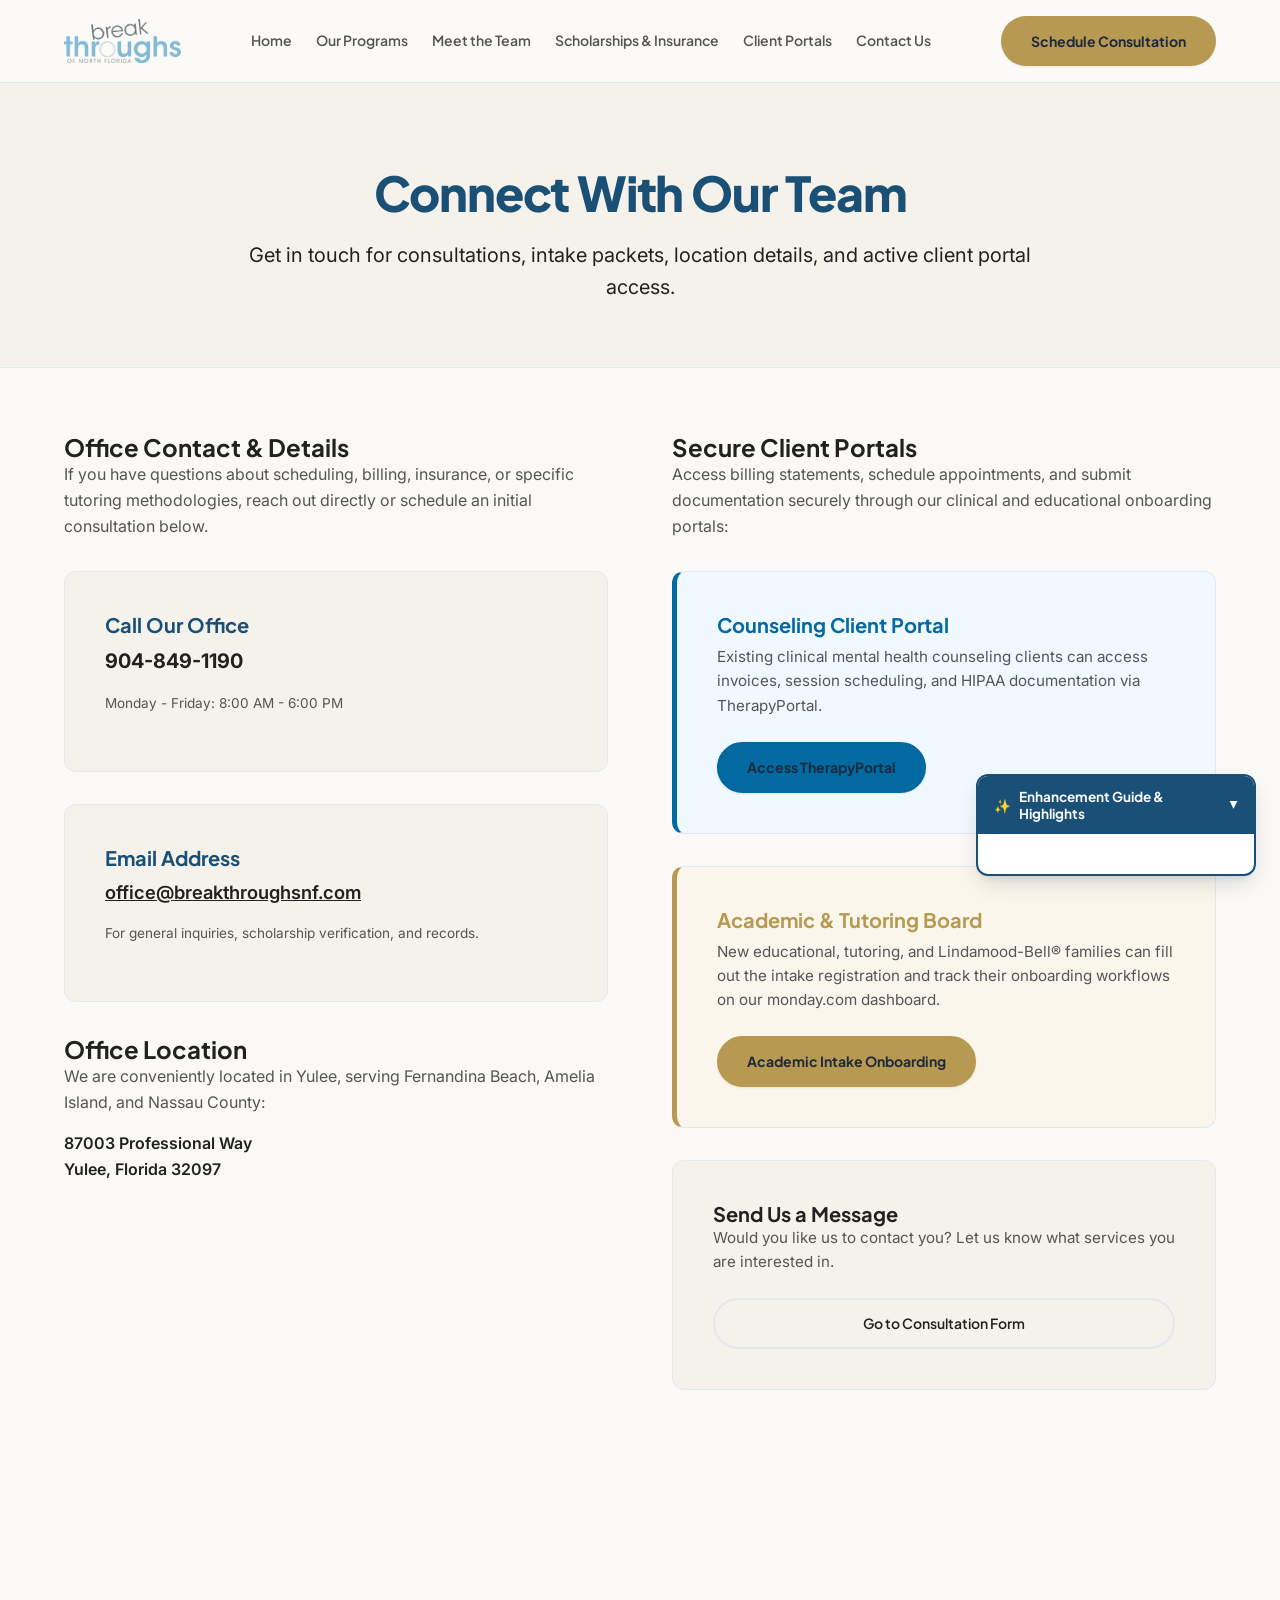
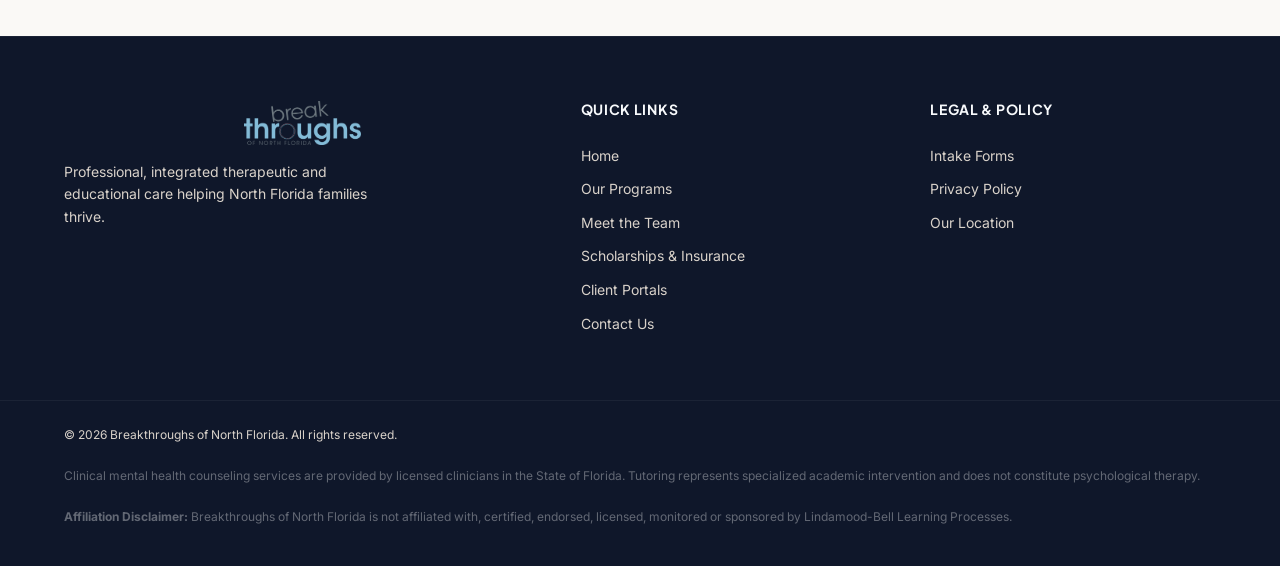
==== contact.html @ 11b93e07 "Fix navigation link alignment, scaling, and footer links sync" ====
<!DOCTYPE html>
<html lang="en">
<head>
  <meta charset="UTF-8">
  <meta name="viewport" content="width=device-width, initial-scale=1.0">
  <title>Contact Us & Intake Portals | Breakthroughs of North Florida | Breakthroughs of North Florida</title>
  <meta name="description" content="Contact our Yulee office, locate us in Professional Way, or access TherapyPortal and monday.com onboarding portals.">
  
  <!-- Google Fonts for Modern Typography -->
  <link rel="preconnect" href="https://fonts.googleapis.com">
  <link rel="preconnect" href="https://fonts.gstatic.com" crossorigin>
  <link href="https://fonts.googleapis.com/css2?family=Inter:wght@300;400;500;600;700&family=Plus+Jakarta+Sans:wght@400;500;600;700;800&display=swap" rel="stylesheet">
  
  <link rel="stylesheet" href="styles.css">
  <style>
    /* Unique CSS overrides for secondary subpages */
    .subpage-hero {
      background: var(--color-bg-alt);
      color: var(--color-text-main);
      padding: 5rem 0 4rem 0;
      text-align: center;
      border-bottom: 1px solid var(--color-border-subtle);
    }
    .subpage-hero h1 {
      color: var(--color-primary-navy);
      font-size: clamp(1.75rem, 5vw, 3rem);
      margin-bottom: 1rem;
      font-weight: 800;
      letter-spacing: -0.025em;
      word-wrap: break-word;
      overflow-wrap: break-word;
    }
    .subpage-hero p {
      color: var(--color-text-main);
      font-size: 1.25rem;
      max-width: 800px;
      margin: 0 auto;
      line-height: 1.6;
    }
    
    /* Academic Theme overrides */
    .subpage-hero.hero-academic {
      background: linear-gradient(135deg, #fefaf0 0%, #f5ecd5 100%);
      border-bottom-color: var(--color-academic-border);
    }
    .subpage-hero.hero-academic h1 {
      color: var(--color-academic-primary-dark);
    }
    .subpage-hero.hero-academic p {
      color: #271a01;
    }
    
    /* Counseling Theme overrides */
    .subpage-hero.hero-counseling {
      background: linear-gradient(135deg, #f0f9ff 0%, #e0f2fe 100%);
      border-bottom-color: var(--color-counseling-border);
    }
    .subpage-hero.hero-counseling h1 {
      color: var(--color-counseling-primary-dark);
    }
    .subpage-hero.hero-counseling p {
      color: #041822;
    }
    
    /* Team Filtering styles */
    .filter-container {
      display: flex;
      justify-content: center;
      gap: 1rem;
      margin: 3rem 0;
      flex-wrap: wrap;
    }
    .filter-btn {
      padding: 0.75rem 1.5rem;
      border: 1px solid var(--color-border-subtle);
      background-color: var(--color-bg-surface);
      border-radius: 50px;
      cursor: pointer;
      font-weight: 600;
      transition: all 0.2s ease;
    }
    .filter-btn:hover {
      background-color: var(--color-bg-alt);
    }
    .filter-btn.active {
      background-color: var(--color-primary-navy);
      color: var(--color-text-light);
      border-color: var(--color-primary-navy);
    }
    
    /* Layout styling */
    .subpage-content {
      padding: 4rem 0;
    }
    
    .team-grid-extended {
      display: grid;
      grid-template-columns: repeat(auto-fill, minmax(350px, 1fr));
      gap: 2.5rem;
    }
    
    .reports-to-text {
      font-size: 0.85rem;
      color: var(--color-primary-navy);
      font-weight: 600;
      margin-top: 2px;
      margin-bottom: 2px;
    }
    
    .team-bio {
      margin-top: 1rem;
      font-size: 0.95rem;
      line-height: 1.6;
      color: var(--color-text-muted);
    }
    
    .bio-toggle-btn {
      background: none;
      border: none;
      color: var(--color-academic-primary-dark);
      font-weight: 700;
      font-size: 0.85rem;
      padding: 0;
      margin-top: 0.5rem;
      cursor: pointer;
      display: inline-flex;
      align-items: center;
      gap: 4px;
      transition: color 0.2s ease, transform 0.2s ease;
      text-decoration: underline;
    }
    .bio-toggle-btn:hover {
      color: var(--color-primary-navy);
      transform: translateX(2px);
    }
    .bio-toggle-btn:focus {
      outline: 2px solid var(--color-academic-primary);
      outline-offset: 2px;
      border-radius: 2px;
    }
    
    .education-text {
      font-style: italic;
      font-size: 0.9rem;
      color: var(--color-primary-navy);
      margin-top: 0.5rem;
      font-weight: 500;
    }
    
    /* Section-based team layout */
    .section-title {
      font-size: 2.25rem;
      color: var(--color-primary-navy);
      margin-top: 4.5rem;
      margin-bottom: 2rem;
      border-bottom: 2px solid var(--color-border-subtle);
      padding-bottom: 0.75rem;
      font-weight: 700;
      position: relative;
      letter-spacing: -0.02em;
    }
    .section-title::after {
      content: "";
      position: absolute;
      bottom: -2px;
      left: 0;
      width: 60px;
      height: 4px;
      background-color: var(--color-academic-primary);
      border-radius: 2px;
    }
    .section-title.counseling-title::after {
      background-color: var(--color-counseling-primary);
    }
    .section-title.psychiatric-title::after {
      background-color: #4338ca;
    }
    .section-title.coaching-title::after {
      background-color: #d97706;
    }
    .leadership-card {
      border-top: 4px solid var(--color-academic-primary) !important;
      background: linear-gradient(180deg, var(--color-bg-surface) 0%, var(--color-bg-alt) 100%) !important;
    }
    .psychiatric-card {
      border-top: 4px solid var(--color-counseling-primary) !important;
      background: linear-gradient(180deg, var(--color-bg-surface) 0%, var(--color-counseling-bg-light) 100%) !important;
    }
    .team-grid-extended {
      margin-bottom: 2rem;
    }
    
    /* Programs layout */
    .programs-detailed {
      display: flex;
      flex-direction: column;
      gap: 4rem;
    }
    .program-card-detail {
      background: var(--color-bg-surface);
      border: 1px solid var(--color-border-subtle);
      border-radius: 12px;
      padding: 3rem;
      box-shadow: 0 4px 6px -1px rgba(0, 0, 0, 0.05);
    }
    .program-card-detail h3 {
      font-size: 1.75rem;
      color: var(--color-primary-navy);
      margin-bottom: 1rem;
      border-left: 4px solid var(--color-academic-primary);
      padding-left: 1rem;
    }
    .program-body-text {
      line-height: 1.7;
      color: var(--color-text-muted);
      white-space: pre-wrap;
    }
    
    /* Form & Insurance layout */
    .insurance-section-detail {
      display: grid;
      grid-template-columns: 1fr 1.5fr;
      gap: 3rem;
      align-items: start;
    }
    @media (max-width: 768px) {
      .insurance-section-detail {
        grid-template-columns: 1fr;
      }
      .subpage-hero h1 {
        font-size: 1.75rem;
      }
    }
    
    .insurance-list {
      list-style: none;
      padding: 0;
    }
    .insurance-list li {
      padding: 0.75rem 1rem;
      background: var(--color-counseling-bg-light);
      border-left: 4px solid var(--color-counseling-primary);
      margin-bottom: 0.5rem;
      border-radius: 4px;
      font-weight: 600;
      color: var(--color-primary-navy);
    }
    
    .paperwork-grid {
      display: grid;
      grid-template-columns: repeat(auto-fill, minmax(280px, 1fr));
      gap: 1.5rem;
      margin-top: 2rem;
    }
    
    .paperwork-card {
      background: var(--color-bg-surface);
      border: 1px solid var(--color-border-subtle);
      border-radius: 8px;
      padding: 1.5rem;
      display: flex;
      flex-direction: column;
      justify-content: space-between;
      height: 100%;
    }
    .paperwork-card h4 {
      margin-bottom: 0.5rem;
      color: var(--color-text-main);
    }
    .paperwork-card p {
      font-size: 0.85rem;
      color: var(--color-text-muted);
      margin-bottom: 1.5rem;
    }
    
    /* Contact page overrides */
    .contact-grid-detail {
      display: grid;
      grid-template-columns: 1fr 1fr;
      gap: 4rem;
    }
    @media (max-width: 768px) {
      .contact-grid-detail {
        grid-template-columns: 1fr;
      }
    }
    
    .map-frame {
      width: 100%;
      height: 350px;
      border: 0;
      border-radius: 8px;
      margin-top: 1.5rem;
    }
    
    .card-portal-box {
      background: var(--color-bg-alt);
      border-radius: 12px;
      padding: 2.5rem;
      margin-bottom: 2rem;
      border: 1px solid var(--color-border-subtle);
    }
  </style>
</head>
<body>

  <!-- Floating Collapsible Proposal Guide Widget -->
  <div class="proposal-widget collapsed" id="proposal-widget">
    <button class="proposal-widget-toggle" onclick="toggleProposalWidget()" aria-expanded="false" aria-label="Toggle proposal information guide">
      <span class="widget-toggle-icon">✨</span>
      <span class="widget-toggle-text">Enhancement Guide &amp; Highlights</span>
      <span class="widget-toggle-arrow">▲</span>
    </button>
    <div class="proposal-widget-body" style="padding: 1.25rem;">
      <h4 style="margin-top: 0; margin-bottom: 0.5rem; font-size: 0.95rem; color: var(--color-primary-navy);">Enhancement Guide &amp; Concept Highlights</h4>
      <p style="font-size: 0.8rem; line-height: 1.4; margin-bottom: 0.75rem; color: var(--color-text-main);">
        This interactive prototype demonstrates recommended enhancements to modernize your website's architecture, user experience, and accessibility. Note that this is a <strong>preliminary concept skeleton</strong> designed to showcase layout and feature possibilities before final content integration.
      </p>
      <ul class="widget-highlights" style="margin: 10px 0; padding-left: 0; list-style: none; display: flex; flex-direction: column; gap: 8px;">
        <li style="position: relative; padding-left: 18px; font-size: 0.775rem; line-height: 1.4; color: var(--color-text-main);"><strong style="color: var(--color-primary-navy);">Modern Multi-Page Setup:</strong> Recommending a structured 5-page layout (Home, Programs, Team, Rates, Contact) to make extensive clinical and educational copy easy to digest and navigate.</li>
        <li style="position: relative; padding-left: 18px; font-size: 0.775rem; line-height: 1.4; color: var(--color-text-main);"><strong style="color: var(--color-primary-navy);">Inclusive Design &amp; Accessibility:</strong> Tailored with dyslexia-friendly high-contrast color tones, readable typography, and structured landmark navigation for readers with learning differences.</li>
        <li style="position: relative; padding-left: 18px; font-size: 0.775rem; line-height: 1.4; color: var(--color-text-main);"><strong style="color: var(--color-primary-navy);">Streamlined Portals:</strong> Integrating active intake forms (Google Forms) and client portal (TherapyPortal) directly into the navigation header.</li>
        <li style="position: relative; padding-left: 18px; font-size: 0.775rem; line-height: 1.4; color: var(--color-text-main);"><strong style="color: var(--color-primary-navy);">Dynamic Anti-Scroll UX:</strong> Compact staff cards with collapsible bio toggles to prevent infinite page scroll, allowing visitors to expand details only when interested.</li>
      </ul>
      <p class="widget-note" style="font-size: 0.75rem; color: var(--color-text-muted); font-style: italic; border-top: 1px solid var(--color-border-subtle); padding-top: 6px; margin-top: 6px; margin-bottom: 0;">Click this header to collapse/expand this guide and view the layout uninterrupted.</p>
    </div>
  </div>

  <!-- Keyboard Accessibility: Skip to Main Content Link -->
  <a href="#main-content" class="skip-link">Skip to main content</a>

  <!-- Main Navigation Header -->
  <header class="main-header">
    <div class="container header-container">
      <a href="index.html" class="logo-area" aria-label="Breakthroughs of North Florida Home">
        <img class="logo-img" src="logo.png" alt="Breakthroughs of North Florida Logo">
      </a>

      <!-- Desktop Navigation -->
      <nav class="main-nav" aria-label="Primary Navigation">
        <ul class="nav-list">
          <li><a href="index.html" class="nav-link">Home</a></li>
          <li><a href="programs.html" class="nav-link">Our Programs</a></li>
          <li><a href="team.html" class="nav-link">Meet the Team</a></li>
          <li><a href="rates-insurance.html" class="nav-link">Scholarships &amp; Insurance</a></li>
          <li><a href="contact.html#portals" class="nav-link">Client Portals</a></li>
          <li><a href="contact.html" class="nav-link">Contact Us</a></li>
        </ul>
      </nav>

      <!-- Action Button -->
      <div class="header-cta">
        <a href="contact.html" class="btn btn-primary">Schedule Consultation</a>
      </div>

      <!-- Mobile Menu Toggle Button (Hamburger) -->
      <button class="menu-toggle" aria-expanded="false" aria-label="Toggle Navigation Menu">
        <span class="hamburger-bar"></span>
        <span class="hamburger-bar"></span>
        <span class="hamburger-bar"></span>
      </button>
    </div>

    <!-- Mobile Drawer Overlay Menu -->
    <nav class="mobile-nav" aria-label="Mobile Navigation">
      <ul class="mobile-nav-list">
        <li><a href="index.html" class="mobile-nav-link">Home</a></li>
        <li><a href="programs.html" class="mobile-nav-link">Our Programs</a></li>
        <li><a href="team.html" class="mobile-nav-link">Meet the Team</a></li>
        <li><a href="rates-insurance.html" class="mobile-nav-link">Scholarships &amp; Insurance</a></li>
        <li><a href="contact.html#portals" class="mobile-nav-link">Client Portals</a></li>
        <li><a href="contact.html" class="mobile-nav-link">Contact Us</a></li>
        <li><a href="contact.html" class="btn btn-primary btn-block">Schedule Consultation</a></li>
      </ul>
    </nav>
  </header>

  <main id="main-content">
    <section class="subpage-hero">
      <div class="container">
        <h1>Connect With Our Team</h1>
        <p>Get in touch for consultations, intake packets, location details, and active client portal access.</p>
      </div>
    </section>

    <section class="subpage-content">
      <div class="container">
        <div class="contact-grid-detail">
          <div>
            <h3>Office Contact &amp; Details</h3>
            <p style="color: var(--color-text-muted); margin-bottom: 2rem;">If you have questions about scheduling, billing, insurance, or specific tutoring methodologies, reach out directly or schedule an initial consultation below.</p>
            
            <div class="card-portal-box" style="margin-bottom: 2rem;">
              <h4 style="margin-bottom: 0.5rem; color: var(--color-primary-navy);">Call Our Office</h4>
              <p style="font-size: 1.25rem; font-weight: 700; color: var(--color-text-main);"><a href="tel:9048491190" style="color: inherit; text-decoration: none;">904-849-1190</a></p>
              <p style="font-size: 0.85rem; color: var(--color-text-muted); margin-top: 0.25rem;">Monday - Friday: 8:00 AM - 6:00 PM</p>
            </div>

            <div class="card-portal-box" style="margin-bottom: 2rem;">
              <h4 style="margin-bottom: 0.5rem; color: var(--color-primary-navy);">Email Address</h4>
              <p style="font-size: 1.15rem; font-weight: 600; color: var(--color-text-main);"><a href="mailto:office@breakthroughsnf.com" style="color: inherit; text-decoration: underline;">office@breakthroughsnf.com</a></p>
              <p style="font-size: 0.85rem; color: var(--color-text-muted); margin-top: 0.25rem;">For general inquiries, scholarship verification, and records.</p>
            </div>

            <div id="locations">
              <h3>Office Location</h3>
              <p style="color: var(--color-text-muted);">We are conveniently located in Yulee, serving Fernandina Beach, Amelia Island, and Nassau County:</p>
              <p style="font-weight: 600; color: var(--color-text-main); margin: 0.5rem 0;">87003 Professional Way<br>Yulee, Florida 32097</p>
              <iframe class="map-frame" src="https://maps.google.com/maps?q=87003+Professional+Way,+Yulee,+FL+32097&amp;output=embed" allowfullscreen="" loading="lazy"></iframe>
            </div>
          </div>

          <div id="portals">
            <h3>Secure Client Portals</h3>
            <p style="color: var(--color-text-muted); margin-bottom: 2rem;">Access billing statements, schedule appointments, and submit documentation securely through our clinical and educational onboarding portals:</p>
            
            <div class="card-portal-box" style="border-left: 5px solid var(--color-counseling-primary); background: var(--color-counseling-bg-light);">
              <h4 style="color: var(--color-counseling-primary);">Counseling Client Portal</h4>
              <p style="font-size: 0.95rem; color: var(--color-text-muted); margin: 0.5rem 0 1.5rem 0;">Existing clinical mental health counseling clients can access invoices, session scheduling, and HIPAA documentation via TherapyPortal.</p>
              <a href="https://www.therapyportal.com/p/breakthroughs32097/" target="_blank" rel="noopener noreferrer" class="btn btn-primary" style="background-color: var(--color-counseling-primary); border-color: var(--color-counseling-primary);">Access TherapyPortal</a>
            </div>

            <div class="card-portal-box" style="border-left: 5px solid var(--color-academic-primary); background: var(--color-academic-bg-light);">
              <h4 style="color: var(--color-academic-primary);">Academic &amp; Tutoring Board</h4>
              <p style="font-size: 0.95rem; color: var(--color-text-muted); margin: 0.5rem 0 1.5rem 0;">New educational, tutoring, and Lindamood-Bell® families can fill out the intake registration and track their onboarding workflows on our monday.com dashboard.</p>
              <a href="https://forms.gle/X3RCMwhWqUVp6wNT8" target="_blank" class="btn btn-primary" style="background-color: var(--color-academic-primary); border-color: var(--color-academic-primary);">Academic Intake Onboarding</a>
            </div>
            
            <div class="card-portal-box">
              <h4>Send Us a Message</h4>
              <p style="font-size: 0.95rem; color: var(--color-text-muted); margin-bottom: 1.5rem;">Would you like us to contact you? Let us know what services you are interested in.</p>
              <a href="index.html#contact" class="btn btn-secondary btn-block">Go to Consultation Form</a>
            </div>
          </div>
        </div>
      </div>
    </section>
  </main>
    
  <!-- Global Footer -->
  <footer class="main-footer">
    <div class="container footer-container">
      <div class="footer-brand">
        <img class="logo-img" src="logo.png" alt="Breakthroughs of North Florida Logo">
        <p class="footer-desc">
          Professional, integrated therapeutic and educational care helping North Florida families thrive.
        </p>
      </div>

      <div class="footer-links-group">
        <div class="footer-links-col">
          <h5>Quick Links</h5>
          <ul>
            <li><a href="index.html">Home</a></li>
            <li><a href="programs.html">Our Programs</a></li>
            <li><a href="team.html">Meet the Team</a></li>
            <li><a href="rates-insurance.html">Scholarships &amp; Insurance</a></li>
            <li><a href="contact.html#portals">Client Portals</a></li>
            <li><a href="contact.html">Contact Us</a></li>
          </ul>
        </div>
        <div class="footer-links-col">
          <h5>Legal &amp; Policy</h5>
          <ul>
            <li><a href="rates-insurance.html">Intake Forms</a></li>
            <li><a href="rates-insurance.html#privacy">Privacy Policy</a></li>
            <li><a href="contact.html#locations">Our Location</a></li>
          </ul>
        </div>
      </div>
    </div>
    
    <div class="footer-bottom">
      <div class="container footer-bottom-container">
        <div class="footer-legal-blocks">
          <p class="copyright-text">&copy; 2026 Breakthroughs of North Florida. All rights reserved.</p>
          <p class="license-info">Clinical mental health counseling services are provided by licensed clinicians in the State of Florida. Tutoring represents specialized academic intervention and does not constitute psychological therapy.</p>
          <p class="license-info"><strong>Affiliation Disclaimer:</strong> Breakthroughs of North Florida is not affiliated with, certified, endorsed, licensed, monitored or sponsored by Lindamood-Bell Learning Processes.</p>
        </div>
      </div>
    </div>
  </footer>

  <!-- Javascript for mobile menu toggling and proposal widget -->
  <script>
    document.addEventListener('DOMContentLoaded', () => {
      const menuToggle = document.querySelector('.menu-toggle');
      const mobileNav = document.querySelector('.mobile-nav');
      const mobileLinks = document.querySelectorAll('.mobile-nav-link');

      // Toggle mobile menu
      menuToggle.addEventListener('click', () => {
        const expanded = menuToggle.getAttribute('aria-expanded') === 'true';
        menuToggle.setAttribute('aria-expanded', !expanded);
        menuToggle.classList.toggle('is-active');
        mobileNav.classList.toggle('is-active');
      });

      // Close mobile menu on link click
      mobileLinks.forEach(link => {
        link.addEventListener('click', () => {
          menuToggle.setAttribute('aria-expanded', 'false');
          menuToggle.classList.remove('is-active');
          mobileNav.classList.remove('is-active');
        });
      });
    });

    // Toggle floating proposal widget
    function toggleProposalWidget() {
      const widget = document.getElementById('proposal-widget');
      if (widget) {
        const collapsed = widget.classList.toggle('collapsed');
        localStorage.setItem('proposal_widget_collapsed', collapsed ? 'true' : 'false');
        const toggleBtn = widget.querySelector('.proposal-widget-toggle');
        if (toggleBtn) {
          toggleBtn.setAttribute('aria-expanded', collapsed ? 'false' : 'true');
        }
      }
    }

    // Restore proposal widget state
    document.addEventListener('DOMContentLoaded', () => {
      const isCollapsed = localStorage.getItem('proposal_widget_collapsed');
      const widget = document.getElementById('proposal-widget');
      if (widget && isCollapsed === 'false') {
        widget.classList.remove('collapsed');
        const toggleBtn = widget.querySelector('.proposal-widget-toggle');
        if (toggleBtn) {
          toggleBtn.setAttribute('aria-expanded', 'true');
        }
      }
    });
  </script>
</body>
</html>
---- styles.css ----
/* ----------------------------------------------------
   BREAKTHROUGHS OF NORTH FLORIDA - DESIGN SYSTEM
   Modern, Warm, Professional, and Accessible CSS Scaffold
   ---------------------------------------------------- */

/* Custom Properties / Design Tokens */
:root {
  /* Color Palette - Warm Neutrals & Deep Slate */
  --color-bg-base: #faf9f6;          /* Soft warm cream base */
  --color-bg-surface: #ffffff;       /* Pure white for cards/sections */
  --color-bg-alt: #f5f2eb;           /* Sand neutral background */
  
  --color-text-main: #212121;        /* Charcoal dark grey for high readability */
  --color-text-muted: #555555;       /* Medium grey for secondary text */
  --color-text-light: #f8fafc;       /* Near white for dark backgrounds */
  --color-text-light-sub: #d9d2ca;   /* Sand neutral for dark background text */
  
  --color-primary-navy: #1a4f76;     /* Calming slate blue/navy */
  --color-primary-navy-hover: #0e3552;
  
  /* Brand Paths - Distinct Themes for Specialized Services */
  /* Academic Gold/Tan: Warm neutral, intellect, stability */
  --color-academic-primary: #B79951; 
  --color-academic-primary-hover: #987e3f;
  --color-academic-primary-dark: #4c3303;  /* Deep chocolate gold for high-contrast text on light bg */
  --color-academic-bg-light: #faf6eb;
  --color-academic-border: #eadaa2;
  
  /* Counseling Teal/Slate Blue: Calming, clinical, supportive */
  --color-counseling-primary: #0369a1; 
  --color-counseling-primary-hover: #075985;
  --color-counseling-primary-dark: #083344; /* Deep midnight blue for high-contrast text on light bg */
  --color-counseling-bg-light: #f0f9ff;
  --color-counseling-border: #bae6fd;
  
  /* Accents & Highlights */
  --color-accent-terracotta: #B79951; /* Muted Gold/Tan from logo */
  --color-accent-terracotta-hover: #987e3f;
  --color-accent-bg-light: #faf6eb;
  
  --color-border-subtle: #e2e8f0;
  --color-focus-ring: #1a4f76;       /* Calming slate blue focus indicator */
  
  /* Typography Scale */
  --font-family-headings: 'Plus Jakarta Sans', system-ui, -apple-system, sans-serif;
  --font-family-body: 'Inter', system-ui, -apple-system, sans-serif;
  
  --font-size-xs: 0.75rem;
  --font-size-sm: 0.875rem;
  --font-size-base: 1rem;
  --font-size-lg: 1.125rem;
  --font-size-xl: 1.25rem;
  --font-size-2xl: 1.5rem;
  --font-size-3xl: 1.875rem;
  --font-size-4xl: 2.25rem;
  --font-size-5xl: 3rem;
  
  /* Spacing Scale */
  --space-xs: 0.5rem;
  --space-sm: 1rem;
  --space-md: 1.5rem;
  --space-lg: 2.5rem;
  --space-xl: 4rem;
  --space-2xl: 6rem;
  
  /* Border Radius & Shadows */
  --radius-sm: 6px;
  --radius-md: 12px;
  --radius-lg: 24px;
  --radius-pill: 9999px;
  
  --shadow-sm: 0 1px 3px rgba(0, 0, 0, 0.05), 0 1px 2px rgba(0, 0, 0, 0.03);
  --shadow-md: 0 4px 6px -1px rgba(27, 38, 59, 0.08), 0 2px 4px -1px rgba(27, 38, 59, 0.03);
  --shadow-lg: 0 20px 25px -5px rgba(27, 38, 59, 0.1), 0 10px 10px -5px rgba(27, 38, 59, 0.04);
  --shadow-inner: inset 0 2px 4px 0 rgba(0, 0, 0, 0.05);
  
  /* Layout constraints */
  --max-width-container: 1200px;
  
  /* Transitions */
  --transition-smooth: all 0.3s cubic-bezier(0.4, 0, 0.2, 1);
  --transition-fast: all 0.15s ease;
}

/* ----------------------------------------------------
   CSS RESET & BASE STYLES
   ---------------------------------------------------- */
*, *::before, *::after {
  box-sizing: border-box;
  margin: 0;
  padding: 0;
}

html {
  scroll-behavior: smooth;
  font-size: 16px;
  -webkit-text-size-adjust: 100%;
}

body {
  font-family: var(--font-family-body);
  font-size: var(--font-size-base);
  line-height: 1.6;
  color: var(--color-text-main);
  background-color: var(--color-bg-base);
  -webkit-font-smoothing: antialiased;
  -moz-osx-font-smoothing: grayscale;
}

/* ----------------------------------------------------
   ACCESSIBILITY & FOCUS STYLES
   ---------------------------------------------------- */
/* Skip to content link */
.skip-link {
  position: absolute;
  top: -100px;
  left: 20px;
  background-color: var(--color-accent-terracotta);
  color: var(--color-text-light);
  padding: 10px 20px;
  border-radius: var(--radius-sm);
  font-weight: 600;
  text-decoration: none;
  z-index: 9999;
  transition: top 0.2s ease;
  box-shadow: var(--shadow-lg);
}

.skip-link:focus {
  top: 20px;
  outline: 3px solid var(--color-focus-ring);
  outline-offset: 4px;
}

/* Global focus styling for keyboard navigation users */
*:focus-visible {
  outline: 3px solid var(--color-focus-ring);
  outline-offset: 4px;
}

/* Hide interactive element focus if using mouse */
*:focus:not(:focus-visible) {
  outline: none;
}

/* Screen reader only utility class */
.sr-only {
  position: absolute;
  width: 1px;
  height: 1px;
  padding: 0;
  margin: -1px;
  overflow: hidden;
  clip: rect(0, 0, 0, 0);
  white-space: nowrap;
  border: 0;
}

/* ----------------------------------------------------
   TYPOGRAPHY
   ---------------------------------------------------- */
h1, h2, h3, h4, h5, h6 {
  font-family: var(--font-family-headings);
  font-weight: 700;
  line-height: 1.25;
  color: var(--color-text-main);
}

h1 { font-size: var(--font-size-4xl); font-weight: 800; }
h2 { font-size: var(--font-size-3xl); }
h3 { font-size: var(--font-size-2xl); }
h4 { font-size: var(--font-size-xl); }
h5 { font-size: var(--font-size-lg); }

p {
  margin-bottom: var(--space-sm);
  color: var(--color-text-muted);
}

/* Link overrides */
a {
  color: var(--color-primary-navy);
  text-decoration: none;
  transition: var(--transition-fast);
}

a:hover {
  text-decoration: underline;
}

/* ----------------------------------------------------
   GRID & LAYOUT CONTAINERS
   ---------------------------------------------------- */
.container {
  width: 100%;
  max-width: var(--max-width-container);
  margin-left: auto;
  margin-right: auto;
  padding-left: var(--space-md);
  padding-right: var(--space-md);
}

/* ----------------------------------------------------
   BUTTONS
   ---------------------------------------------------- */
.btn {
  display: inline-flex;
  align-items: center;
  justify-content: center;
  padding: 0.75rem 1.75rem;
  font-family: var(--font-family-headings);
  font-weight: 600;
  font-size: var(--font-size-sm);
  border-radius: var(--radius-pill);
  transition: var(--transition-smooth);
  border: 2px solid transparent;
  cursor: pointer;
  text-align: center;
  white-space: nowrap;
}

.btn:hover {
  text-decoration: none;
  transform: translateY(-2px);
}

.btn:active {
  transform: translateY(0);
}

/* Primary Button Design (Terracotta Accent) */
.btn-primary {
  background-color: var(--color-accent-terracotta);
  color: #1e293b !important; /* High contrast dark text on gold background */
  font-weight: 700;
  box-shadow: var(--shadow-sm);
}

.btn-primary:hover {
  background-color: var(--color-accent-terracotta-hover);
  color: #1e293b !important; /* Keep text dark and readable */
  box-shadow: var(--shadow-md);
}

/* Secondary/Outline Button Design */
.btn-secondary {
  background-color: transparent;
  border-color: var(--color-border-subtle);
  color: var(--color-text-main);
}

.btn-secondary:hover {
  background-color: var(--color-bg-alt);
  border-color: var(--color-text-muted);
}

/* Interactive Path Theme Buttons */
.btn-academic-theme {
  border-color: var(--color-academic-primary-dark);
  color: var(--color-academic-primary-dark);
}

.btn-academic-theme:hover {
  background-color: var(--color-academic-primary);
  color: #1e293b !important;
}

.btn-counseling-theme {
  border-color: var(--color-counseling-primary-dark);
  color: var(--color-counseling-primary-dark);
}

.btn-counseling-theme:hover {
  background-color: var(--color-counseling-primary);
  color: var(--color-text-light);
}

.btn-block {
  display: flex;
  width: 100%;
}

/* Badges / Micro Badges */
.badge {
  display: inline-flex;
  align-items: center;
  padding: 0.25rem 0.75rem;
  border-radius: var(--radius-pill);
  font-size: var(--font-size-xs);
  font-weight: 600;
  text-transform: uppercase;
  letter-spacing: 0.05em;
  margin-bottom: var(--space-sm);
}

.badge-accent {
  background-color: var(--color-accent-bg-light);
  color: var(--color-academic-primary-dark);
  border: 1px solid #ffedd5;
}

/* ----------------------------------------------------
   HEADER & NAVIGATION
   ---------------------------------------------------- */
.main-header {
  position: sticky;
  top: 0;
  background-color: rgba(251, 250, 247, 0.95);
  backdrop-filter: blur(8px);
  border-bottom: 1px solid var(--color-border-subtle);
  z-index: 100;
  padding: var(--space-sm) 0;
}

.header-container {
  display: flex;
  align-items: center;
  justify-content: space-between;
}

.logo-area {
  display: flex;
  align-items: center;
  gap: var(--space-xs);
  color: var(--color-primary-navy);
}

.logo-img {
  height: 44px;
  width: auto;
  object-fit: contain;
  display: block;
}

.logo-area:hover {
  text-decoration: none;
}

.logo-icon {
  display: flex;
  align-items: center;
  justify-content: center;
  color: var(--color-accent-terracotta);
}

.logo-text {
  display: flex;
  flex-direction: column;
}

.brand-name {
  font-family: var(--font-family-headings);
  font-size: var(--font-size-lg);
  font-weight: 800;
  line-height: 1.1;
  letter-spacing: -0.02em;
}

.brand-sub {
  font-size: var(--font-size-xs);
  font-weight: 500;
  color: var(--color-text-muted);
  text-transform: uppercase;
  letter-spacing: 0.1em;
}

.main-nav {
  display: none; /* Mobile first hidden, block on desktop */
}

.nav-list {
  display: flex;
  list-style: none;
  gap: var(--space-md);
}

.nav-link {
  font-family: var(--font-family-headings);
  font-weight: 600;
  font-size: var(--font-size-sm);
  color: var(--color-text-muted);
  padding: var(--space-xs) 0;
  border-bottom: 2px solid transparent;
}

.nav-link:hover {
  color: var(--color-primary-navy);
  text-decoration: none;
  border-bottom-color: var(--color-accent-terracotta);
}

.header-cta {
  display: none; /* Hide on small screens */
}

/* ----------------------------------------------------
   HERO SECTION (DUAL-PATHWAY)
   ---------------------------------------------------- */
.hero-section {
  padding: var(--space-xl) 0;
  background: radial-gradient(circle at 10% 20%, rgba(243, 240, 234, 0.6) 0%, rgba(251, 250, 247, 1) 90%);
  border-bottom: 1px solid var(--color-border-subtle);
}

.hero-intro {
  max-width: 700px;
  margin-bottom: var(--space-lg);
}

.hero-title {
  font-size: var(--font-size-3xl);
  line-height: 1.15;
  letter-spacing: -0.03em;
  margin-bottom: var(--space-sm);
}

.hero-subtitle {
  font-size: var(--font-size-lg);
  line-height: 1.5;
}

/* Pathway Cards Container */
.hero-paths {
  display: grid;
  grid-template-columns: 1fr;
  gap: var(--space-md);
  margin-top: var(--space-lg);
}

/* Path Card Component */
.path-card {
  background-color: var(--color-bg-surface);
  border: 1px solid var(--color-border-subtle);
  border-radius: var(--radius-lg);
  padding: var(--space-lg);
  box-shadow: var(--shadow-sm);
  display: flex;
  flex-direction: column;
  gap: var(--space-md);
  transition: var(--transition-smooth);
  position: relative;
  overflow: hidden;
}

.path-card::before {
  content: '';
  position: absolute;
  top: 0;
  left: 0;
  width: 100%;
  height: 4px;
}

.path-card:hover {
  transform: translateY(-6px);
  box-shadow: var(--shadow-lg);
}

/* Specific Path Theme Customization */
.path-academic::before {
  background-color: var(--color-academic-primary);
}

.path-academic:hover {
  border-color: var(--color-academic-border);
  background-color: var(--color-academic-bg-light);
}

.path-academic .path-icon {
  color: var(--color-academic-primary-dark);
}

.path-counseling::before {
  background-color: var(--color-counseling-primary);
}

.path-counseling:hover {
  border-color: var(--color-counseling-border);
  background-color: var(--color-counseling-bg-light);
}

.path-counseling .path-icon {
  color: var(--color-counseling-primary);
}

.path-icon {
  display: inline-flex;
  align-items: center;
  justify-content: center;
  width: 72px;
  height: 72px;
  background-color: var(--color-bg-base);
  border-radius: var(--radius-md);
  padding: 12px;
}

.path-title {
  font-size: var(--font-size-xl);
  margin-bottom: var(--space-xs);
}

.path-description {
  font-size: var(--font-size-base);
  line-height: 1.5;
  margin-bottom: var(--space-sm);
}

.path-bullets {
  list-style: none;
  display: flex;
  flex-direction: column;
  gap: var(--space-xs);
  margin-bottom: var(--space-md);
}

.path-bullets li {
  position: relative;
  padding-left: 24px;
  font-size: var(--font-size-sm);
  font-weight: 500;
  color: var(--color-text-main);
}

/* Custom bullet circles */
.path-bullets li::before {
  content: "";
  position: absolute;
  left: 6px;
  top: 50%;
  transform: translateY(-50%);
  width: 8px;
  height: 8px;
  border-radius: 50%;
}

.path-academic .path-bullets li::before {
  background-color: var(--color-academic-primary);
}

.path-counseling .path-bullets li::before {
  background-color: var(--color-counseling-primary);
}

/* ----------------------------------------------------
   TRUST BADGES & INSURANCE
   ---------------------------------------------------- */
.badges-section {
  padding: var(--space-xl) 0;
  background-color: var(--color-bg-white);
  border-bottom: 1px solid var(--color-border-subtle);
}

.section-title {
  margin-bottom: var(--space-xs);
}

.section-subtitle {
  max-width: 650px;
  margin-left: auto;
  margin-right: auto;
  margin-bottom: var(--space-lg);
}

.text-center { text-align: center; }

.badges-grid-container {
  display: grid;
  grid-template-columns: 1fr;
  gap: var(--space-lg);
  margin-top: var(--space-xl);
}

.badge-category-box {
  background-color: var(--color-bg-base);
  border: 1px solid var(--color-border-subtle);
  border-radius: var(--radius-md);
  padding: var(--space-md);
  text-align: center;
}

.badge-category-title {
  font-size: var(--font-size-md);
  text-transform: uppercase;
  letter-spacing: 0.05em;
  color: var(--color-text-muted);
  margin-bottom: var(--space-md);
}

.badge-row {
  display: flex;
  flex-wrap: wrap;
  justify-content: center;
  align-items: center;
  gap: var(--space-md);
}

/* Scholarship Badge Design */
.trust-badge {
  background: linear-gradient(135deg, #1e3a8a 0%, #1e40af 100%);
  color: var(--color-text-light);
  border-radius: var(--radius-md);
  padding: 1rem 1.5rem;
  box-shadow: var(--shadow-sm);
  min-width: 200px;
  flex: 1 1 200px;
  max-width: 280px;
}

.badge-inner {
  display: flex;
  flex-direction: column;
}

.badge-main-text {
  font-family: var(--font-family-headings);
  font-size: var(--font-size-base);
  font-weight: 700;
  letter-spacing: -0.01em;
}

.badge-sub-text {
  font-size: var(--font-size-xs);
  color: var(--color-text-light-sub);
  margin-top: 2px;
}

/* Insurance Placeholder Design */
.insurance-logo-placeholder {
  background-color: var(--color-bg-surface);
  border: 2px dashed var(--color-border-subtle);
  border-radius: var(--radius-md);
  padding: 1rem 1.5rem;
  font-family: var(--font-family-headings);
  font-weight: 700;
  color: var(--color-text-muted);
  min-width: 150px;
  flex: 1 1 150px;
  max-width: 220px;
  display: flex;
  align-items: center;
  justify-content: center;
}

.insurance-logo-card {
  background-color: var(--color-bg-white);
  border: 1px solid var(--color-border-subtle);
  border-radius: var(--radius-md);
  padding: 0.75rem 1.25rem;
  min-width: 160px;
  flex: 1 1 160px;
  max-width: 220px;
  display: flex;
  align-items: center;
  justify-content: center;
  box-shadow: var(--shadow-sm);
  transition: var(--transition-smooth);
}

.insurance-logo-card:hover {
  transform: translateY(-2px);
  box-shadow: var(--shadow-md);
  border-color: var(--color-primary-navy);
}

.insurance-logo-card img {
  width: 100%;
  height: 40px;
  object-fit: contain;
}

.insurance-note {
  font-size: var(--font-size-xs);
  margin-top: var(--space-md);
  color: var(--color-text-muted);
}


/* ----------------------------------------------------
   SERVICES DETAILS
   ---------------------------------------------------- */
.services-section {
  padding: var(--space-xl) 0;
  background-color: var(--color-bg-base);
}

.services-block {
  background-color: var(--color-bg-surface);
  border-radius: var(--radius-lg);
  border: 1px solid var(--color-border-subtle);
  overflow: hidden;
  box-shadow: var(--shadow-sm);
  margin-bottom: var(--space-xl);
}

.services-block-header {
  padding: var(--space-md) var(--space-lg);
  color: var(--color-text-light);
  position: relative;
}

.services-block-header h3 {
  color: var(--color-text-light);
  font-size: var(--font-size-2xl);
  margin-bottom: var(--space-xs);
}

.services-block-header p {
  color: var(--color-text-light-sub);
  margin-bottom: 0;
}

/* Header colors */
.academic-color-strip {
  background-color: var(--color-academic-primary);
}

.counseling-color-strip {
  background-color: var(--color-counseling-primary);
}

/* CSS Grid for Service Cards */
.services-grid {
  display: grid;
  grid-template-columns: 1fr;
  gap: 1px;
  background-color: var(--color-border-subtle); /* Emulates light divider borders */
}

.service-card {
  background-color: var(--color-bg-surface);
  padding: var(--space-lg);
  transition: var(--transition-smooth);
}

.service-card:hover {
  background-color: var(--color-bg-base);
}

.service-card h4 {
  font-size: var(--font-size-lg);
  margin-bottom: var(--space-xs);
}

.service-card p {
  font-size: var(--font-size-sm);
  margin-bottom: 0;
}

/* ----------------------------------------------------
   OUR PHILOSOPHY / ABOUT
   ---------------------------------------------------- */
.about-section {
  padding: var(--space-xl) 0;
  background-color: var(--color-bg-white);
  border-top: 1px solid var(--color-border-subtle);
  border-bottom: 1px solid var(--color-border-subtle);
}

.about-container {
  display: grid;
  grid-template-columns: 1fr;
  gap: var(--space-lg);
  align-items: center;
}

.highlights-row {
  display: grid;
  grid-template-columns: repeat(auto-fit, minmax(140px, 1fr));
  gap: var(--space-md);
  margin-top: var(--space-md);
}

.highlight-item {
  display: flex;
  flex-direction: column;
  border-left: 3px solid var(--color-accent-terracotta);
  padding-left: var(--space-sm);
}

.highlight-number {
  font-family: var(--font-family-headings);
  font-size: var(--font-size-2xl);
  font-weight: 800;
  color: var(--color-primary-navy);
}

.highlight-label {
  font-size: var(--font-size-xs);
  font-weight: 600;
  color: var(--color-text-muted);
}

/* Abstract visual elements to simulate premium artwork */
.about-visual {
  position: relative;
  height: 320px;
  background-color: var(--color-bg-alt);
  border-radius: var(--radius-lg);
  overflow: hidden;
  display: none; /* Hide on mobile to conserve space */
}

.abstract-artwork {
  width: 100%;
  height: 100%;
  position: relative;
  display: flex;
  align-items: center;
  justify-content: center;
}

.art-circle {
  position: absolute;
  border-radius: 50%;
}

.circle-1 {
  width: 250px;
  height: 250px;
  background: radial-gradient(circle, var(--color-academic-bg-light) 0%, transparent 70%);
  top: -30px;
  left: -30px;
}

.circle-2 {
  width: 300px;
  height: 300px;
  background: radial-gradient(circle, var(--color-counseling-bg-light) 0%, transparent 70%);
  bottom: -50px;
  right: -50px;
}

.art-card {
  background-color: var(--color-bg-surface);
  border: 1px solid var(--color-border-subtle);
  border-radius: var(--radius-md);
  padding: var(--space-md);
  max-width: 240px;
  box-shadow: var(--shadow-lg);
  z-index: 2;
  text-align: center;
  color: var(--color-accent-terracotta);
}

.art-card h5 {
  margin: var(--space-xs) 0 4px;
  color: var(--color-text-main);
}

.art-card p {
  font-size: var(--font-size-xs);
  margin-bottom: 0;
}

/* ----------------------------------------------------
   CONTACT & INTAKE FORM
   ---------------------------------------------------- */
.contact-section {
  padding: var(--space-xl) 0;
  background: linear-gradient(135deg, #1e293b 0%, #0f172a 100%);
  color: var(--color-text-light);
}

.contact-container {
  display: grid;
  grid-template-columns: 1fr;
  gap: var(--space-xl);
}

.text-light { color: var(--color-text-light); }
.text-light-sub { color: var(--color-text-light-sub); }

.info-blocks {
  display: flex;
  flex-direction: column;
  gap: var(--space-md);
  margin-top: var(--space-lg);
}

.info-block {
  display: flex;
  gap: var(--space-sm);
  align-items: flex-start;
}

.info-icon {
  display: flex;
  align-items: center;
  justify-content: center;
  padding: 10px;
  background-color: rgba(255, 255, 255, 0.05);
  border-radius: var(--radius-sm);
  color: var(--color-accent-terracotta);
}

.info-title {
  display: block;
  font-size: var(--font-size-xs);
  font-weight: 600;
  text-transform: uppercase;
  letter-spacing: 0.05em;
}

.info-value {
  font-size: var(--font-size-sm);
  font-weight: 500;
}

.info-block a.info-value:hover {
  color: #fcd34d; /* Bright amber gold for high contrast on dark bg */
  text-decoration: underline;
}

/* Intake Form Card */
.contact-form-card {
  background-color: var(--color-bg-surface);
  border-radius: var(--radius-lg);
  padding: var(--space-lg);
  box-shadow: var(--shadow-lg);
  color: var(--color-text-main);
}

.form-card-title {
  font-size: var(--font-size-xl);
  margin-bottom: var(--space-md);
}

.intake-form {
  display: flex;
  flex-direction: column;
  gap: var(--space-md);
}

.form-row {
  display: grid;
  grid-template-columns: 1fr;
  gap: var(--space-md);
}

.form-group {
  display: flex;
  flex-direction: column;
  gap: 4px;
}

.form-group label {
  font-family: var(--font-family-headings);
  font-size: var(--font-size-sm);
  font-weight: 600;
  color: var(--color-text-main);
}

.required {
  color: var(--color-accent-terracotta);
}

/* Style fields for clean, professional look */
.form-group input[type="text"],
.form-group input[type="email"],
.form-group input[type="tel"],
.form-group textarea {
  padding: 0.75rem 1rem;
  border: 1px solid var(--color-border-subtle);
  border-radius: var(--radius-sm);
  font-family: var(--font-family-body);
  font-size: var(--font-size-base);
  color: var(--color-text-main);
  background-color: var(--color-bg-base);
  transition: var(--transition-fast);
}

.form-group input:focus,
.form-group textarea:focus {
  outline: none;
  border-color: var(--color-accent-terracotta);
  background-color: var(--color-bg-white);
  box-shadow: 0 0 0 3px rgba(194, 65, 12, 0.15);
}

.form-fieldset {
  border: 1px solid var(--color-border-subtle);
  border-radius: var(--radius-sm);
  padding: var(--space-sm) var(--space-md);
}

.form-legend {
  font-family: var(--font-family-headings);
  font-size: var(--font-size-sm);
  font-weight: 600;
  padding: 0 8px;
}

.checkbox-group {
  display: flex;
  flex-direction: column;
  gap: var(--space-xs);
  margin-top: var(--space-xs);
}

.checkbox-item {
  display: flex;
  align-items: center;
  gap: var(--space-xs);
}

.checkbox-item input[type="checkbox"] {
  width: 18px;
  height: 18px;
  border-radius: var(--radius-sm);
  border: 1px solid var(--color-border-subtle);
  accent-color: var(--color-accent-terracotta);
  cursor: pointer;
}

.checkbox-item label {
  font-size: var(--font-size-sm);
  color: var(--color-text-muted);
  cursor: pointer;
}

/* ----------------------------------------------------
   PATH ACTIONS & PORTALS
   ---------------------------------------------------- */
.path-actions {
  display: flex;
  flex-wrap: wrap;
  gap: var(--space-xs);
  margin-top: var(--space-sm);
}

.btn-portal-action {
  font-size: var(--font-size-xs) !important;
  padding: 0.5rem 1rem !important;
  display: inline-flex !important;
  align-items: center;
  gap: 6px;
}

.btn-icon {
  flex-shrink: 0;
}

.academic-accent-btn {
  background-color: var(--color-academic-primary) !important;
  color: #1e293b !important;
  font-weight: 700;
}

.academic-accent-btn:hover {
  background-color: var(--color-academic-primary-hover) !important;
  color: #1e293b !important;
}

.portals-section {
  padding: var(--space-xl) 0;
  background-color: var(--color-bg-white);
  border-bottom: 1px solid var(--color-border-subtle);
}

.portals-grid {
  display: grid;
  grid-template-columns: 1fr;
  gap: var(--space-lg);
  margin-top: var(--space-lg);
}

.portal-card {
  background-color: var(--color-bg-base);
  border: 1px solid var(--color-border-subtle);
  border-radius: var(--radius-lg);
  padding: var(--space-lg);
  display: flex;
  flex-direction: column;
  gap: var(--space-md);
  transition: var(--transition-smooth);
  box-shadow: var(--shadow-sm);
}

.portal-card:hover {
  transform: translateY(-4px);
  box-shadow: var(--shadow-md);
}

.portal-header {
  display: flex;
  flex-direction: column;
  gap: var(--space-xs);
}

.portal-badge {
  display: inline-flex;
  align-self: flex-start;
  padding: 0.25rem 0.75rem;
  border-radius: var(--radius-pill);
  font-size: var(--font-size-xs);
  font-weight: 700;
  text-transform: uppercase;
  letter-spacing: 0.05em;
}

.badge-counseling {
  background-color: var(--color-counseling-bg-light);
  color: var(--color-counseling-primary-dark);
  border: 1px solid var(--color-counseling-border);
}

.badge-academic {
  background-color: var(--color-academic-bg-light);
  color: var(--color-academic-primary-dark);
  border: 1px solid var(--color-academic-border);
}

.portal-features {
  list-style: none;
  display: flex;
  flex-direction: column;
  gap: var(--space-xs);
  margin-bottom: var(--space-sm);
  padding-left: 0;
}

.portal-features li {
  position: relative;
  padding-left: 24px;
  font-size: var(--font-size-sm);
  color: var(--color-text-muted);
}

.portal-features li::before {
  content: "✓";
  position: absolute;
  left: 4px;
  color: var(--color-accent-terracotta);
  font-weight: 700;
}

/* ----------------------------------------------------
   FOOTER
   ---------------------------------------------------- */
.main-footer {
  background-color: #0f172a;
  color: var(--color-text-light);
  padding: var(--space-xl) 0 var(--space-md);
  border-top: 1px solid rgba(255, 255, 255, 0.05);
}

.footer-container {
  display: grid;
  grid-template-columns: 1fr;
  gap: var(--space-lg);
  margin-bottom: var(--space-xl);
}

.footer-brand {
  display: flex;
  flex-direction: column;
  gap: var(--space-sm);
}

.footer-desc {
  font-size: var(--font-size-sm);
  color: var(--color-text-light-sub);
  max-width: 320px;
}

.footer-links-group {
  display: grid;
  grid-template-columns: 1fr 1fr;
  gap: var(--space-md);
}

.footer-links-col h5 {
  color: var(--color-text-light);
  font-size: var(--font-size-sm);
  text-transform: uppercase;
  letter-spacing: 0.05em;
  margin-bottom: var(--space-md);
}

.footer-links-col ul {
  list-style: none;
  display: flex;
  flex-direction: column;
  gap: var(--space-xs);
}

.footer-links-col a {
  color: var(--color-text-light-sub);
  font-size: var(--font-size-sm);
}

.footer-links-col a:hover {
  color: var(--color-text-light);
  text-decoration: underline;
}

.footer-bottom {
  border-top: 1px solid rgba(255, 255, 255, 0.05);
  padding-top: var(--space-md);
}

.footer-bottom-container {
  display: flex;
  flex-direction: column;
  gap: var(--space-sm);
}

.copyright-text {
  font-size: var(--font-size-xs);
  color: var(--color-text-light-sub);
}

.license-info {
  font-size: var(--font-size-xs);
  color: rgba(255, 255, 255, 0.35);
  line-height: 1.4;
}

.footer-legal-blocks {
  display: flex;
  flex-direction: column;
  gap: var(--space-xs);
  width: 100%;
}

/* ----------------------------------------------------
   RESPONSIVE MEDIA QUERIES
   ---------------------------------------------------- */

/* Medium Devices (Tablets, 640px and up) */
@media (min-width: 640px) {
  h1 { font-size: var(--font-size-5xl); }
  
  .hero-paths {
    grid-template-columns: repeat(2, 1fr);
  }
  
  .portals-grid {
    grid-template-columns: repeat(2, 1fr);
  }
  
  .badges-grid-container {
    grid-template-columns: repeat(2, 1fr);
  }
  
  .services-grid {
    grid-template-columns: repeat(3, 1fr);
  }
  
  .form-row {
    grid-template-columns: repeat(2, 1fr);
  }
}

/* Large Devices (Desktops, 992px and up) */
@media (min-width: 992px) {
  .main-nav {
    display: block;
  }
  
  .header-cta {
    display: block;
  }
}

/* Medium-Large Devices (Laptops, between 992px and 1200px) to prevent nav link overflow/disappearing */
@media (min-width: 992px) and (max-width: 1200px) {
  .nav-list {
    gap: var(--space-sm) !important; /* Reduce menu gap from 1.5rem to 1rem */
  }
  .nav-link {
    font-size: 0.825rem !important; /* Reduce font size slightly from 14px to 13px */
  }
  .header-cta .btn {
    padding: 0.6rem 1.25rem !important; /* Make CTA button slightly more compact */
    font-size: 0.825rem !important;
  }
}
  
  .about-container {
    grid-template-columns: 1.2fr 0.8fr;
  }
  
  .about-visual {
    display: block;
  }
  
  .contact-container {
    grid-template-columns: 4fr 5fr;
  }
  
  .footer-container {
    grid-template-columns: 1.5fr 2fr;
  }
  
  .footer-links-group {
    justify-content: flex-end;
    gap: var(--space-xl);
  }
  
  .footer-bottom-container {
    flex-direction: row;
    justify-content: space-between;
    align-items: center;
  }
}

/* Sticky Note callout style */
.sticky-note {
  position: relative;
  background: #fef8d3; /* Pale post-it yellow */
  color: #333333;
  padding: 1.25rem;
  border-radius: 4px;
  box-shadow: 2px 8px 12px rgba(0, 0, 0, 0.08), 0 1px 3px rgba(0, 0, 0, 0.05);
  margin-top: 1.5rem;
  transition: transform 0.2s ease, box-shadow 0.2s ease;
  border-left: 4px solid #f9d854; /* Post-it accent color */
}

/* Let's give them a slight organic rotation */
.card-counseling-portal .sticky-note {
  transform: rotate(-1deg);
}

.card-academic-portal .sticky-note {
  transform: rotate(0.8deg);
}

.sticky-note:hover {
  transform: rotate(0deg) scale(1.02);
  box-shadow: 4px 12px 18px rgba(0, 0, 0, 0.12);
}

.sticky-note h5 {
  font-family: 'Plus Jakarta Sans', sans-serif;
  font-size: 0.95rem;
  font-weight: 700;
  margin-top: 0;
  margin-bottom: 0.5rem;
  color: #554400; /* Dark warm brown/gold */
}

.sticky-note p {
  font-size: 0.85rem !important;
  line-height: 1.45 !important;
  color: #4a4a4a !important;
  margin: 0 !important;
}

/* Semi-transparent tape at the top */
.sticky-note-tape {
  position: absolute;
  top: -10px;
  left: 50%;
  transform: translateX(-50%);
  width: 70px;
  height: 20px;
  background-color: rgba(255, 255, 255, 0.65);
  box-shadow: 0 1px 3px rgba(0, 0, 0, 0.05);
  border-left: 1px dashed rgba(0, 0, 0, 0.1);
  border-right: 1px dashed rgba(0, 0, 0, 0.1);
}

.sticky-note-footnote {
  display: block;
  font-size: 0.725rem !important;
  color: #a63b00 !important; /* Noticeable deep warm orange/red warning style */
  margin-top: 0.65rem !important;
  font-weight: 600;
  line-height: 1.3;
}

/* Mobile Menu Toggle Button */
.menu-toggle {
  display: flex;
  flex-direction: column;
  justify-content: space-between;
  width: 24px;
  height: 16px;
  background: transparent;
  border: none;
  cursor: pointer;
  padding: 0;
  z-index: 110;
}

@media (min-width: 992px) {
  .menu-toggle {
    display: none; /* Hide toggle on desktop */
  }
}

.hamburger-bar {
  width: 100%;
  height: 2px;
  background-color: var(--color-primary-navy);
  border-radius: 2px;
  transition: all 0.3s ease-in-out;
}

/* Open states for toggle */
.menu-toggle.is-active .hamburger-bar:nth-child(1) {
  transform: translateY(7px) rotate(45deg);
}

.menu-toggle.is-active .hamburger-bar:nth-child(2) {
  opacity: 0;
}

.menu-toggle.is-active .hamburger-bar:nth-child(3) {
  transform: translateY(-7px) rotate(-45deg);
}

/* Mobile Nav Drawer Style */
.mobile-nav {
  position: absolute;
  top: 100%;
  left: 0;
  right: 0;
  background-color: var(--color-bg-base);
  border-bottom: 1px solid var(--color-border-subtle);
  padding: var(--space-md) var(--space-lg);
  box-shadow: 0 10px 15px -3px rgba(0, 0, 0, 0.05);
  display: flex;
  flex-direction: column;
  gap: var(--space-md);
  transform: translateY(-120%);
  opacity: 0;
  pointer-events: none;
  transition: transform 0.3s ease-in-out, opacity 0.25s ease-in-out;
  z-index: 150;
  max-height: calc(100vh - 100%);
  overflow-y: auto;
  -webkit-overflow-scrolling: touch;
}

.mobile-nav.is-active {
  transform: translateY(0);
  opacity: 1;
  pointer-events: auto;
}

.mobile-nav-list {
  display: flex;
  flex-direction: column;
  list-style: none;
  gap: var(--space-md);
  padding: 0;
  margin: 0;
}

.mobile-nav-link {
  font-family: var(--font-family-headings);
  font-weight: 600;
  font-size: var(--font-size-md);
  color: var(--color-text-muted);
  display: block;
  padding: 8px 0;
  transition: var(--transition-smooth);
}

.mobile-nav-link:hover {
  color: var(--color-primary-navy);
  text-decoration: none;
}

/* Meet Our Team Section Styles */
.team-section {
  padding: var(--space-xl) 0;
  background-color: var(--color-bg-base);
  border-bottom: 1px solid var(--color-border-subtle);
}

.team-grid {
  display: grid;
  grid-template-columns: 1fr;
  gap: var(--space-lg);
  margin-top: var(--space-lg);
}

@media (min-width: 768px) {
  .team-grid {
    grid-template-columns: repeat(2, 1fr);
  }
}

.team-card {
  background-color: var(--color-bg-white);
  border: 1px solid var(--color-border-subtle);
  border-radius: var(--radius-lg);
  padding: var(--space-lg);
  display: flex;
  flex-direction: column;
  gap: var(--space-md);
  box-shadow: var(--shadow-sm);
  transition: var(--transition-smooth);
}

.team-card:hover {
  transform: translateY(-4px);
  box-shadow: var(--shadow-md);
}

.team-card-header {
  display: flex;
  gap: var(--space-md);
  align-items: center;
}

.team-avatar,
.team-avatar-placeholder {
  width: 60px;
  height: 60px;
  border-radius: 50%;
  flex-shrink: 0;
}

.team-avatar {
  object-fit: cover;
  border: 1px solid var(--color-border-subtle);
}

.team-avatar-placeholder {
  font-weight: 700;
  font-size: var(--font-size-md);
  display: flex;
  align-items: center;
  justify-content: center;
  letter-spacing: 0.05em;
  font-family: var(--font-family-headings);
}

.team-avatar-group {
  background-color: #f5f2eb;
  color: var(--color-primary-navy);
  border: 2px dashed var(--color-border-subtle);
}

.team-meta {
  display: flex;
  flex-direction: column;
  gap: 2px;
}

.team-meta h4 {
  font-family: var(--font-family-headings);
  font-size: var(--font-size-md);
  font-weight: 700;
  margin: 0;
  color: var(--color-primary-navy);
}

.team-role {
  font-size: var(--font-size-xs);
  color: var(--color-text-muted);
  font-weight: 500;
}

.team-badge {
  display: inline-flex;
  align-self: flex-start;
  padding: 0.15rem 0.5rem;
  border-radius: var(--radius-pill);
  font-size: 10px;
  font-weight: 700;
  text-transform: uppercase;
  letter-spacing: 0.05em;
  margin-top: 4px;
}

.team-bio {
  font-size: var(--font-size-sm);
  color: var(--color-text-muted);
  line-height: 1.55;
  margin: 0;
}

/* ----------------------------------------------------
   FLOATING PROPOSAL WIDGET
   ---------------------------------------------------- */
.proposal-widget {
  position: fixed;
  bottom: 24px;
  right: 24px;
  width: 380px;
  max-width: calc(100vw - 48px);
  background-color: rgba(255, 255, 255, 0.98);
  backdrop-filter: blur(10px);
  border: 2px solid var(--color-academic-primary);
  border-radius: var(--radius-md);
  box-shadow: 0 10px 25px -5px rgba(15, 23, 42, 0.15), 0 8px 10px -6px rgba(15, 23, 42, 0.1);
  z-index: 9999;
  transition: all 0.3s cubic-bezier(0.4, 0, 0.2, 1);
  overflow: hidden;
  font-family: var(--font-family-body), sans-serif;
  color: var(--color-text-main);
  box-sizing: border-box;
}

.proposal-widget.collapsed {
  width: 280px;
  border-color: var(--color-primary-navy);
}

.proposal-widget-toggle {
  width: 100%;
  padding: 0.75rem 1rem;
  background: var(--color-primary-navy);
  color: var(--color-text-light);
  border: none;
  text-align: left;
  font-family: var(--font-family-headings);
  font-weight: 700;
  font-size: 0.85rem;
  cursor: pointer;
  display: flex;
  align-items: center;
  gap: 8px;
  transition: background-color 0.2s ease;
}

.proposal-widget-toggle:hover {
  background-color: var(--color-primary-navy-hover);
}

.widget-toggle-icon {
  flex-shrink: 0;
}

.widget-toggle-text {
  flex-grow: 1;
}

.widget-toggle-arrow {
  font-size: 0.65rem;
  transition: transform 0.3s ease;
}

.proposal-widget.collapsed .widget-toggle-arrow {
  transform: rotate(180deg);
}

.proposal-widget-body {
  padding: 1.25rem;
  font-size: 0.825rem;
  line-height: 1.5;
  transition: max-height 0.3s ease, opacity 0.25s ease;
}

.proposal-widget.collapsed .proposal-widget-body {
  max-height: 0;
  padding: 0;
  opacity: 0;
  pointer-events: none;
}

.proposal-widget-body h4 {
  font-size: 0.95rem;
  margin-top: 0;
  margin-bottom: 0.5rem;
  color: var(--color-primary-navy);
  font-family: var(--font-family-headings);
  font-weight: 700;
}

.widget-highlights li {
  position: relative;
  padding-left: 18px;
}

.widget-highlights li::before {
  content: "✦";
  position: absolute;
  left: 0;
  color: var(--color-academic-primary-dark);
}

@media (max-width: 480px) {
  .proposal-widget {
    bottom: 12px;
    right: 12px;
    width: calc(100vw - 24px);
    max-width: 100%;
  }
}
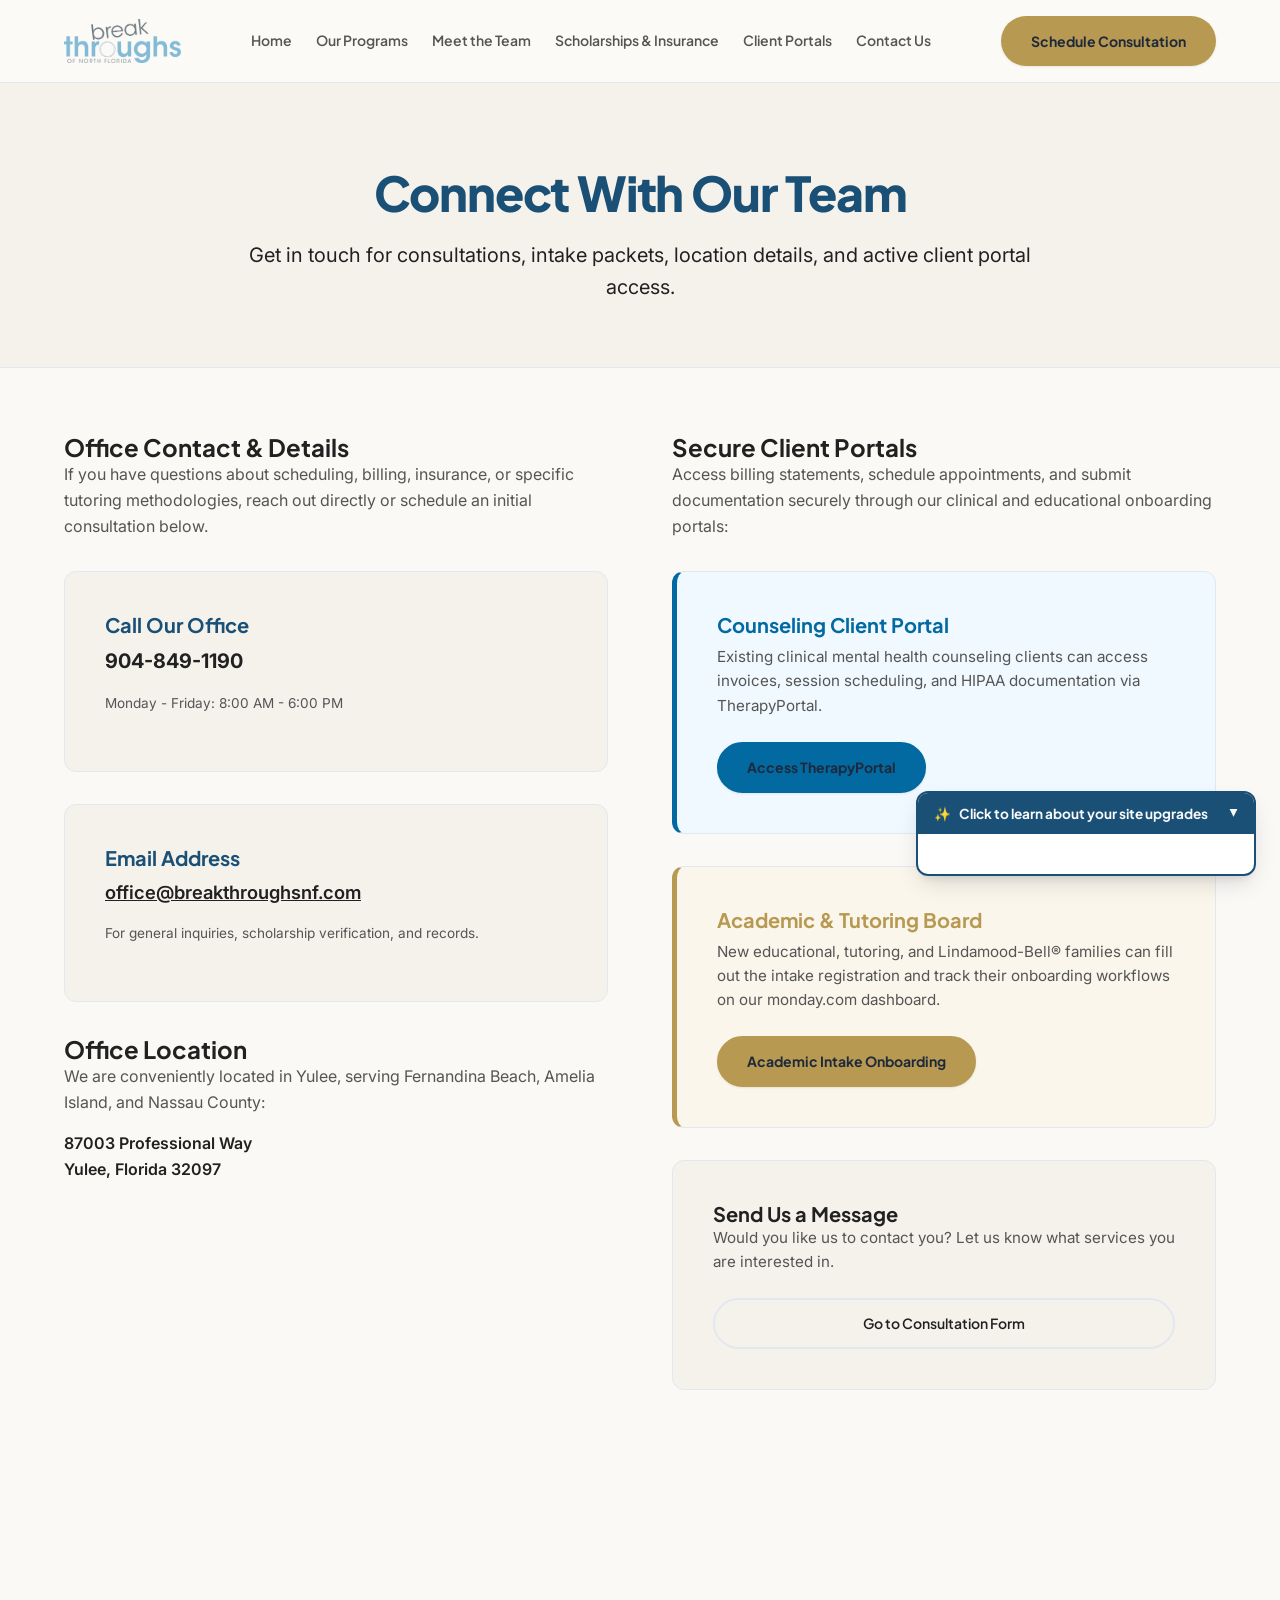
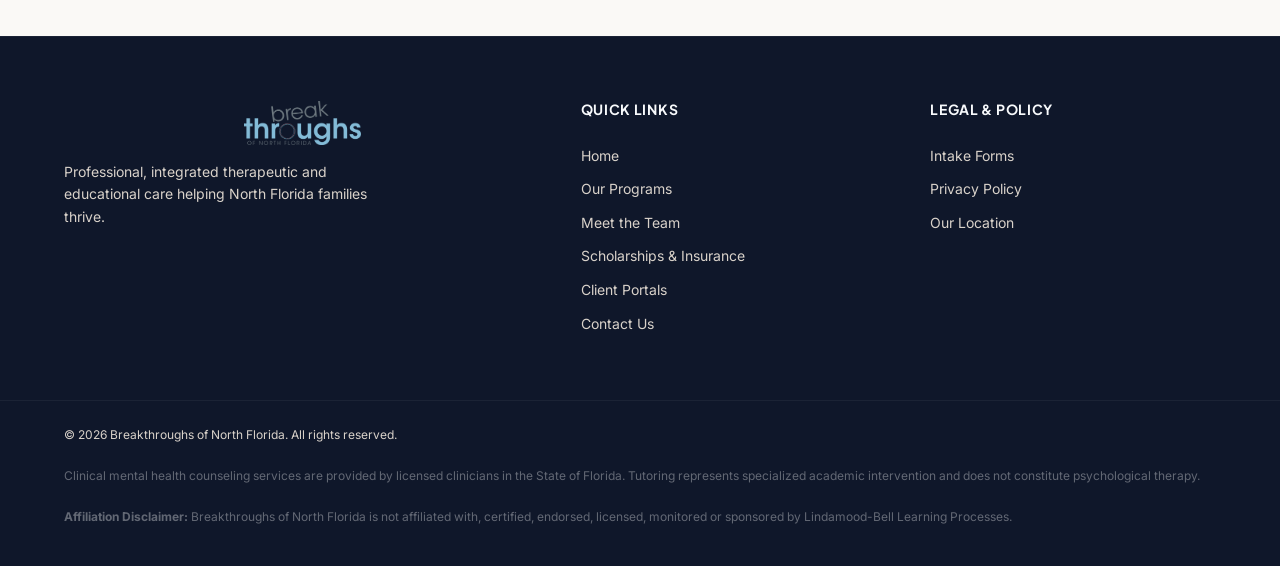
==== commit 0442993d: "Rework collapsed proposal widget toggle text and styles" ====
--- a/contact.html
+++ b/contact.html
@@ -308,7 +308,8 @@
   <div class="proposal-widget collapsed" id="proposal-widget">
     <button class="proposal-widget-toggle" onclick="toggleProposalWidget()" aria-expanded="false" aria-label="Toggle proposal information guide">
       <span class="widget-toggle-icon">✨</span>
-      <span class="widget-toggle-text">Enhancement Guide &amp; Highlights</span>
+      <span class="widget-toggle-text expanded-text">Enhancement Guide &amp; Highlights</span>
+      <span class="widget-toggle-text collapsed-text">Click to learn about your site upgrades</span>
       <span class="widget-toggle-arrow">▲</span>
     </button>
     <div class="proposal-widget-body" style="padding: 1.25rem;">
--- a/styles.css
+++ b/styles.css
@@ -1599,8 +1599,24 @@
 }
 
 .proposal-widget.collapsed {
-  width: 280px;
+  width: 340px;
   border-color: var(--color-primary-navy);
+}
+
+.proposal-widget-toggle .collapsed-text {
+  display: none;
+}
+
+.proposal-widget-toggle .expanded-text {
+  display: inline;
+}
+
+.proposal-widget.collapsed .proposal-widget-toggle .collapsed-text {
+  display: inline;
+}
+
+.proposal-widget.collapsed .proposal-widget-toggle .expanded-text {
+  display: none;
 }
 
 .proposal-widget-toggle {
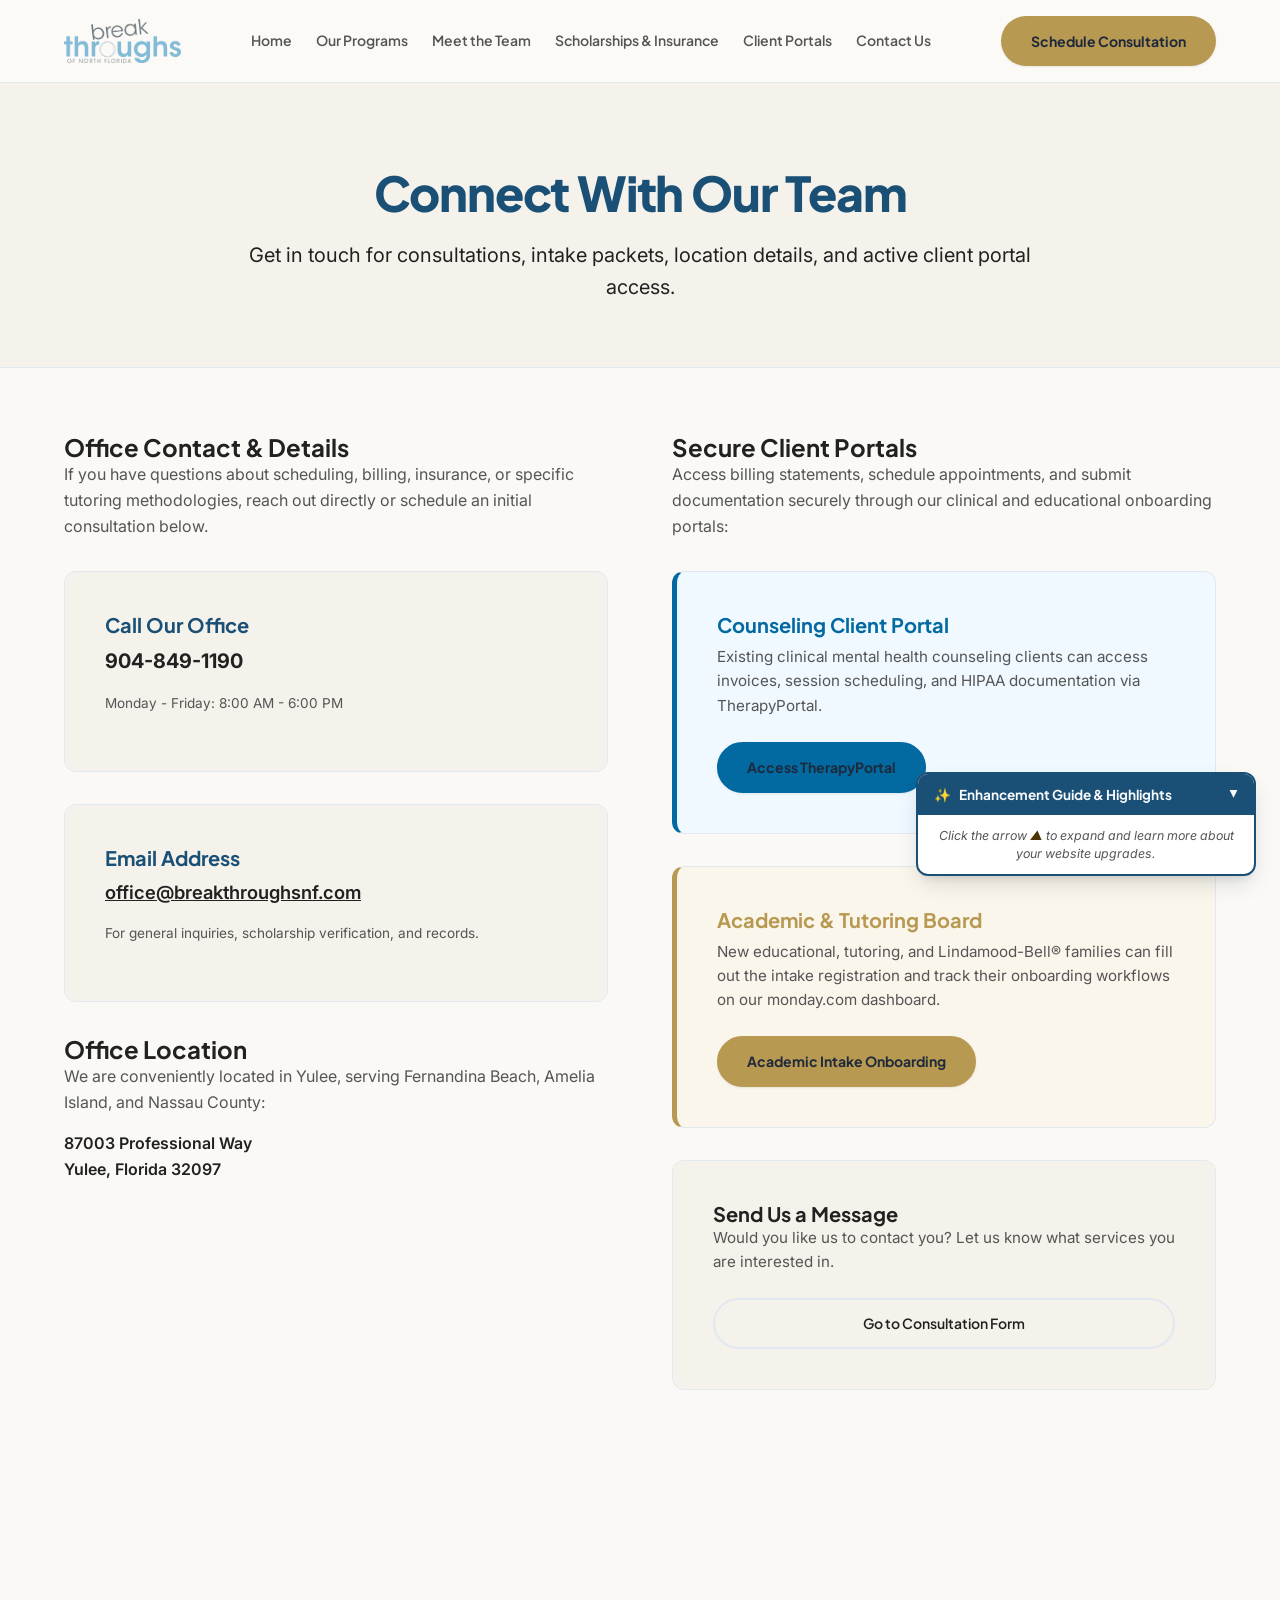
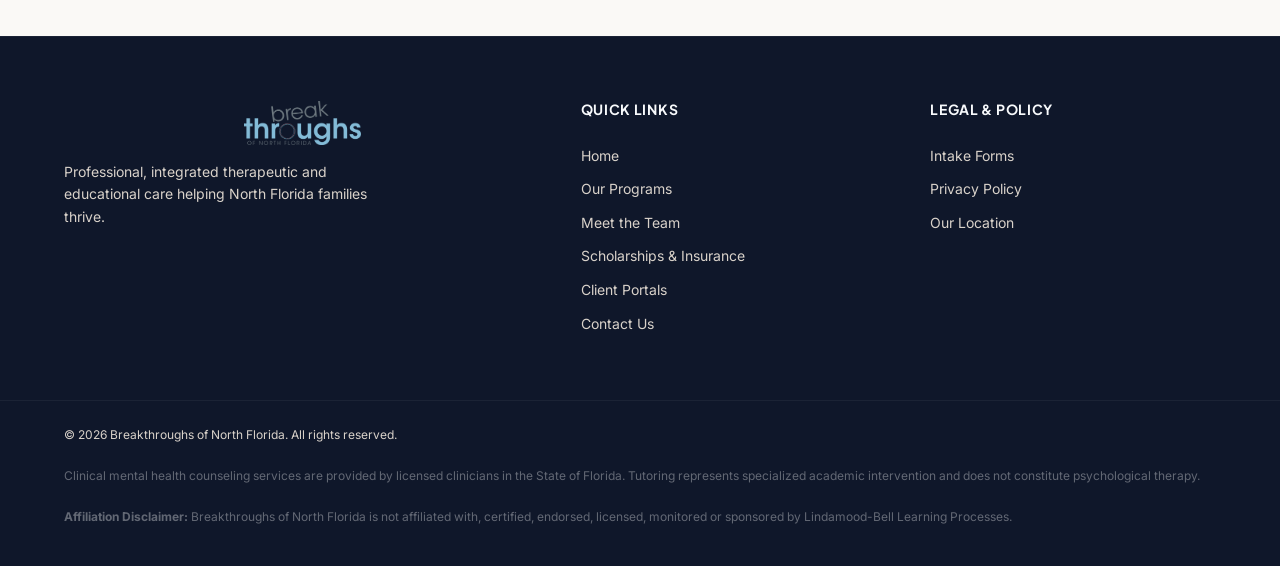
==== commit c7dba150: "Refactor proposal widget collapsed state to show helper text in body instead of header" ====
--- a/contact.html
+++ b/contact.html
@@ -308,22 +308,26 @@
   <div class="proposal-widget collapsed" id="proposal-widget">
     <button class="proposal-widget-toggle" onclick="toggleProposalWidget()" aria-expanded="false" aria-label="Toggle proposal information guide">
       <span class="widget-toggle-icon">✨</span>
-      <span class="widget-toggle-text expanded-text">Enhancement Guide &amp; Highlights</span>
-      <span class="widget-toggle-text collapsed-text">Click to learn about your site upgrades</span>
+      <span class="widget-toggle-text">Enhancement Guide &amp; Highlights</span>
       <span class="widget-toggle-arrow">▲</span>
     </button>
-    <div class="proposal-widget-body" style="padding: 1.25rem;">
-      <h4 style="margin-top: 0; margin-bottom: 0.5rem; font-size: 0.95rem; color: var(--color-primary-navy);">Enhancement Guide &amp; Concept Highlights</h4>
-      <p style="font-size: 0.8rem; line-height: 1.4; margin-bottom: 0.75rem; color: var(--color-text-main);">
-        This interactive prototype demonstrates recommended enhancements to modernize your website's architecture, user experience, and accessibility. Note that this is a <strong>preliminary concept skeleton</strong> designed to showcase layout and feature possibilities before final content integration.
-      </p>
-      <ul class="widget-highlights" style="margin: 10px 0; padding-left: 0; list-style: none; display: flex; flex-direction: column; gap: 8px;">
-        <li style="position: relative; padding-left: 18px; font-size: 0.775rem; line-height: 1.4; color: var(--color-text-main);"><strong style="color: var(--color-primary-navy);">Modern Multi-Page Setup:</strong> Recommending a structured 5-page layout (Home, Programs, Team, Rates, Contact) to make extensive clinical and educational copy easy to digest and navigate.</li>
-        <li style="position: relative; padding-left: 18px; font-size: 0.775rem; line-height: 1.4; color: var(--color-text-main);"><strong style="color: var(--color-primary-navy);">Inclusive Design &amp; Accessibility:</strong> Tailored with dyslexia-friendly high-contrast color tones, readable typography, and structured landmark navigation for readers with learning differences.</li>
-        <li style="position: relative; padding-left: 18px; font-size: 0.775rem; line-height: 1.4; color: var(--color-text-main);"><strong style="color: var(--color-primary-navy);">Streamlined Portals:</strong> Integrating active intake forms (Google Forms) and client portal (TherapyPortal) directly into the navigation header.</li>
-        <li style="position: relative; padding-left: 18px; font-size: 0.775rem; line-height: 1.4; color: var(--color-text-main);"><strong style="color: var(--color-primary-navy);">Dynamic Anti-Scroll UX:</strong> Compact staff cards with collapsible bio toggles to prevent infinite page scroll, allowing visitors to expand details only when interested.</li>
-      </ul>
-      <p class="widget-note" style="font-size: 0.75rem; color: var(--color-text-muted); font-style: italic; border-top: 1px solid var(--color-border-subtle); padding-top: 6px; margin-top: 6px; margin-bottom: 0;">Click this header to collapse/expand this guide and view the layout uninterrupted.</p>
+    <div class="proposal-widget-body">
+      <div class="widget-collapsed-msg">
+        Click the arrow <span style="color: var(--color-academic-primary-dark); font-weight: 600;">▲</span> to expand and learn more about your website upgrades.
+      </div>
+      <div class="widget-expanded-content">
+        <h4 style="margin-top: 0; margin-bottom: 0.5rem; font-size: 0.95rem; color: var(--color-primary-navy);">Enhancement Guide &amp; Concept Highlights</h4>
+        <p style="font-size: 0.8rem; line-height: 1.4; margin-bottom: 0.75rem; color: var(--color-text-main);">
+          This interactive prototype demonstrates recommended enhancements to modernize your website's architecture, user experience, and accessibility. Note that this is a <strong>preliminary concept skeleton</strong> designed to showcase layout and feature possibilities before final content integration.
+        </p>
+        <ul class="widget-highlights" style="margin: 10px 0; padding-left: 0; list-style: none; display: flex; flex-direction: column; gap: 8px;">
+          <li style="position: relative; padding-left: 18px; font-size: 0.775rem; line-height: 1.4; color: var(--color-text-main);"><strong style="color: var(--color-primary-navy);">Modern Multi-Page Setup:</strong> Recommending a structured 5-page layout (Home, Programs, Team, Rates, Contact) to make extensive clinical and educational copy easy to digest and navigate.</li>
+          <li style="position: relative; padding-left: 18px; font-size: 0.775rem; line-height: 1.4; color: var(--color-text-main);"><strong style="color: var(--color-primary-navy);">Inclusive Design &amp; Accessibility:</strong> Tailored with dyslexia-friendly high-contrast color tones, readable typography, and structured landmark navigation for readers with learning differences.</li>
+          <li style="position: relative; padding-left: 18px; font-size: 0.775rem; line-height: 1.4; color: var(--color-text-main);"><strong style="color: var(--color-primary-navy);">Streamlined Portals:</strong> Integrating active intake forms (Google Forms) and client portal (TherapyPortal) directly into the navigation header.</li>
+          <li style="position: relative; padding-left: 18px; font-size: 0.775rem; line-height: 1.4; color: var(--color-text-main);"><strong style="color: var(--color-primary-navy);">Dynamic Anti-Scroll UX:</strong> Compact staff cards with collapsible bio toggles to prevent infinite page scroll, allowing visitors to expand details only when interested.</li>
+        </ul>
+        <p class="widget-note" style="font-size: 0.75rem; color: var(--color-text-muted); font-style: italic; border-top: 1px solid var(--color-border-subtle); padding-top: 6px; margin-top: 6px; margin-bottom: 0;">Click this header to collapse/expand this guide and view the layout uninterrupted.</p>
+      </div>
     </div>
   </div>
 
--- a/styles.css
+++ b/styles.css
@@ -1603,19 +1603,24 @@
   border-color: var(--color-primary-navy);
 }
 
-.proposal-widget-toggle .collapsed-text {
+.widget-collapsed-msg {
   display: none;
-}
-
-.proposal-widget-toggle .expanded-text {
-  display: inline;
-}
-
-.proposal-widget.collapsed .proposal-widget-toggle .collapsed-text {
-  display: inline;
-}
-
-.proposal-widget.collapsed .proposal-widget-toggle .expanded-text {
+  font-size: 0.775rem;
+  line-height: 1.4;
+  color: var(--color-text-muted);
+  font-style: italic;
+  text-align: center;
+}
+
+.widget-expanded-content {
+  display: block;
+}
+
+.proposal-widget.collapsed .widget-collapsed-msg {
+  display: block;
+}
+
+.proposal-widget.collapsed .widget-expanded-content {
   display: none;
 }
 
@@ -1661,14 +1666,14 @@
   padding: 1.25rem;
   font-size: 0.825rem;
   line-height: 1.5;
-  transition: max-height 0.3s ease, opacity 0.25s ease;
+  max-height: 800px;
+  overflow: hidden;
+  transition: max-height 0.35s cubic-bezier(0.4, 0, 0.2, 1), padding 0.35s cubic-bezier(0.4, 0, 0.2, 1);
 }
 
 .proposal-widget.collapsed .proposal-widget-body {
-  max-height: 0;
-  padding: 0;
-  opacity: 0;
-  pointer-events: none;
+  max-height: 100px;
+  padding: 0.75rem 1.25rem;
 }
 
 .proposal-widget-body h4 {
@@ -1701,6 +1706,8 @@
   }
 }
 
-
-
-
+/* Trigger deployment build */
+
+
+
+
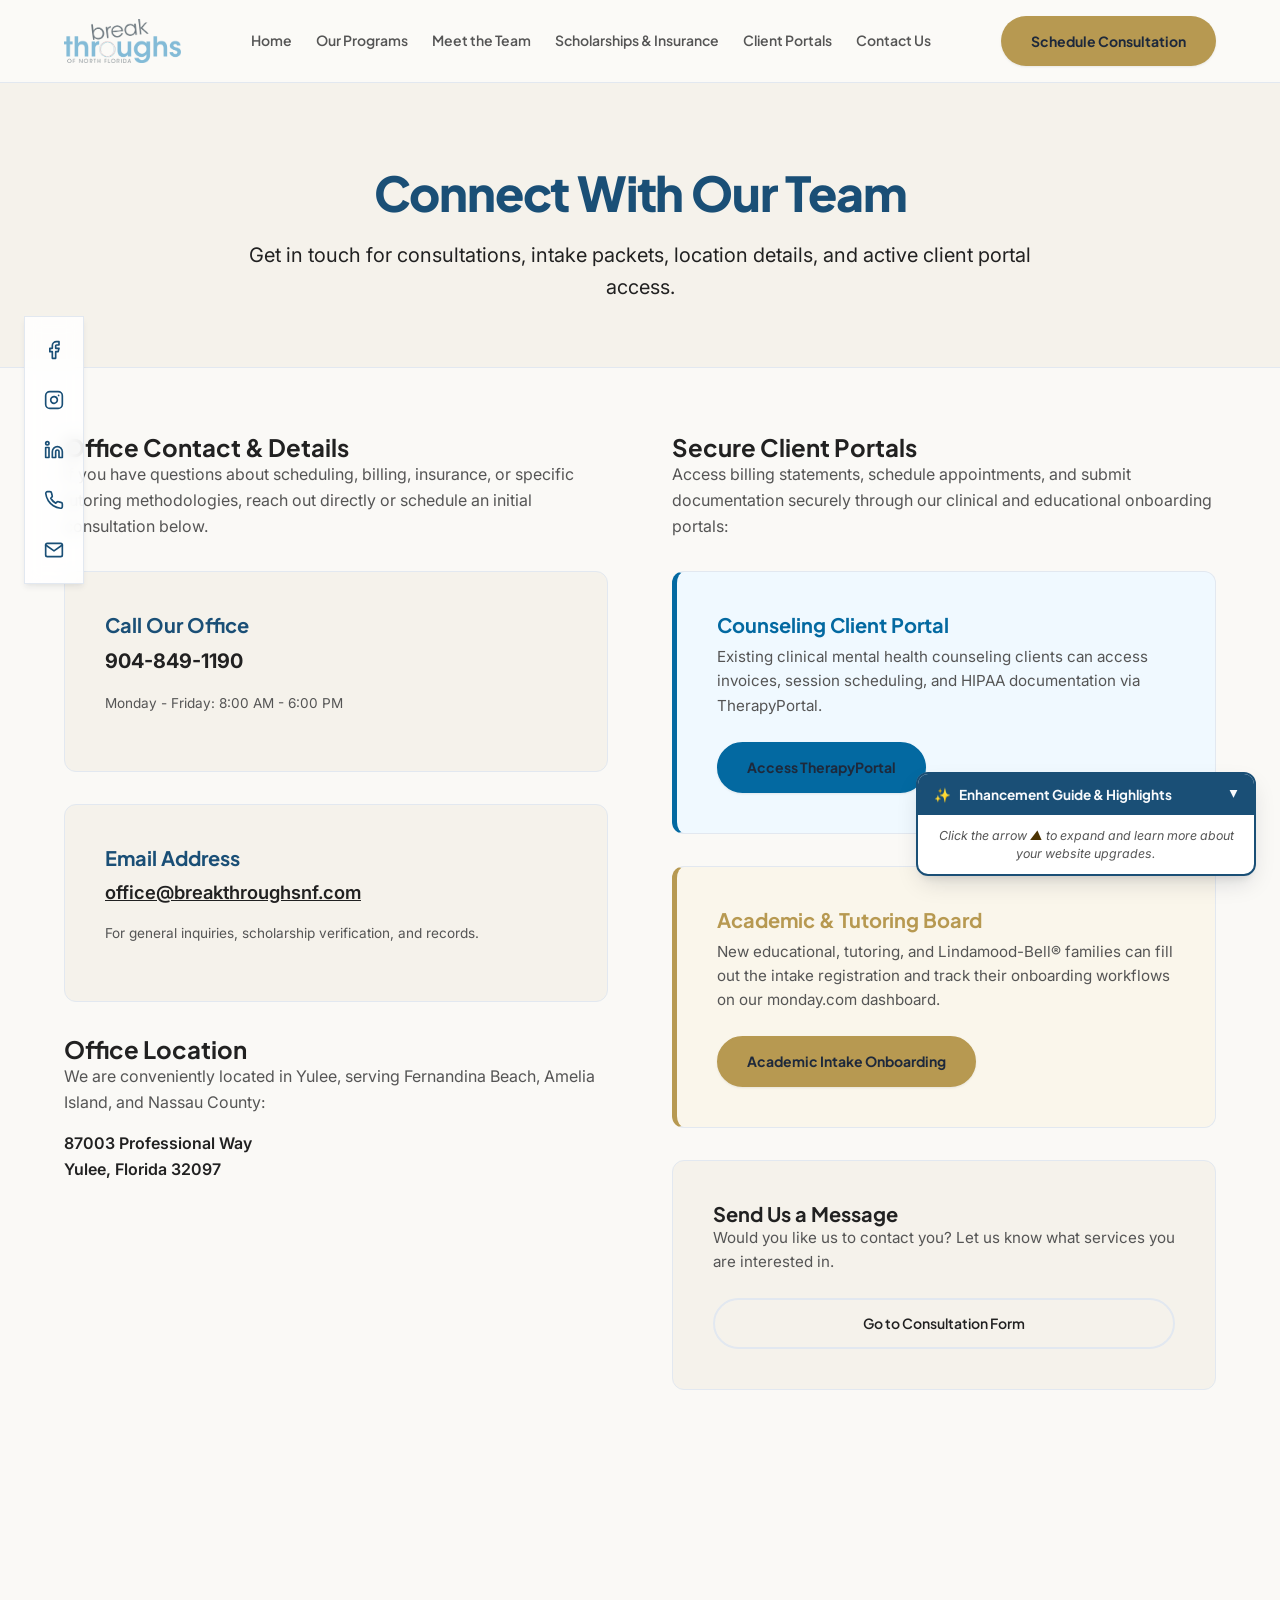
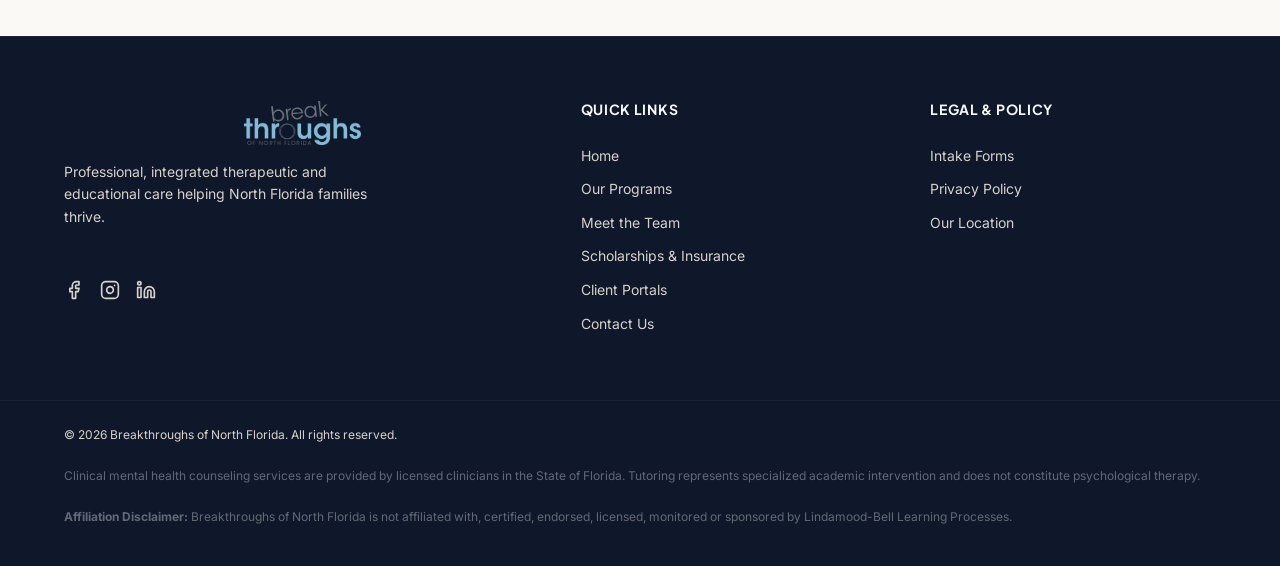
==== commit 25206f40: "Implement socials charm bar and UI polish across all pages" ====
--- a/contact.html
+++ b/contact.html
@@ -442,6 +442,53 @@
     </section>
   </main>
     
+  <!-- Floating Socials Charm Bar -->
+  <div class="socials-charm" aria-label="Social Media Links">
+    <a href="https://www.facebook.com/BreakthroughsofNorthFlorida" target="_blank" rel="noopener noreferrer" class="charm-link" aria-label="Facebook">
+      <svg class="charm-icon" viewBox="0 0 24 24" width="20" height="20" stroke="currentColor" stroke-width="2" fill="none" stroke-linecap="round" stroke-linejoin="round">
+        <path d="M18 2h-3a5 5 0 0 0 -5 5v3H7v4h3v8h4v-8h3l1-4h-4V7a1 1 0 0 1 1-1h3z"></path>
+      </svg>
+      <span class="charm-tooltip">Facebook</span>
+    </a>
+    <a href="https://www.instagram.com/breakthroughsofjacksonville/" target="_blank" rel="noopener noreferrer" class="charm-link" aria-label="Instagram">
+      <svg class="charm-icon" viewBox="0 0 24 24" width="20" height="20" stroke="currentColor" stroke-width="2" fill="none" stroke-linecap="round" stroke-linejoin="round">
+        <rect x="2" y="2" width="20" height="20" rx="5" ry="5"></rect>
+        <path d="M16 11.37A4 4 0 1 1 12.63 8 4 4 0 0 1 16 11.37z"></path>
+        <line x1="17.5" y1="6.5" x2="17.51" y2="6.5"></line>
+      </svg>
+      <span class="charm-tooltip">Instagram</span>
+    </a>
+    <a href="https://www.linkedin.com/company/breakthroughs-of-north-florida/" target="_blank" rel="noopener noreferrer" class="charm-link" aria-label="LinkedIn">
+      <svg class="charm-icon" viewBox="0 0 24 24" width="20" height="20" stroke="currentColor" stroke-width="2" fill="none" stroke-linecap="round" stroke-linejoin="round">
+        <path d="M16 8a6 6 0 0 1 6 6v7h-4v-7a2 2 0 0 0-2-2 2 2 0 0 0-2 2v7h-4v-7a6 6 0 0 1 6-6z"></path>
+        <rect x="2" y="9" width="4" height="12"></rect>
+        <circle cx="4" cy="4" r="2"></circle>
+      </svg>
+      <span class="charm-tooltip">LinkedIn</span>
+    </a>
+    <a href="tel:904-261-2600" class="charm-link" aria-label="Call Us">
+      <svg class="charm-icon" viewBox="0 0 24 24" width="20" height="20" stroke="currentColor" stroke-width="2" fill="none" stroke-linecap="round" stroke-linejoin="round">
+        <path d="M22 16.92v3a2 2 0 0 1-2.18 2 19.79 19.79 0 0 1-8.63-3.07 19.5 19.5 0 0 1-6-6 19.79 19.79 0 0 1-3.07-8.67A2 2 0 0 1 4.11 2h3a2 2 0 0 1 2 1.72 12.84 12.84 0 0 0 .7 2.81 2 2 0 0 1-.45 2.11L8.09 9.91a16 16 0 0 0 6 6l1.27-1.27a2 2 0 0 1 2.11-.45 12.84 12.84 0 0 0 2.81.7A2 2 0 0 1 22 16.92z"></path>
+      </svg>
+      <span class="charm-tooltip">Call Us</span>
+    </a>
+    <a href="contact.html" class="charm-link" aria-label="Contact Us">
+      <svg class="charm-icon" viewBox="0 0 24 24" width="20" height="20" stroke="currentColor" stroke-width="2" fill="none" stroke-linecap="round" stroke-linejoin="round">
+        <path d="M4 4h16c1.1 0 2 .9 2 2v12c0 1.1-.9 2-2 2H4c-1.1 0-2-.9-2-2V6c0-1.1.9-2 2-2z"></path>
+        <polyline points="22,6 12,13 2,6"></polyline>
+      </svg>
+      <span class="charm-tooltip">Email Us</span>
+    </a>
+  </div>
+
+  <!-- Scroll to Top Button -->
+  <button class="scroll-top-btn" id="scroll-top-btn" onclick="scrollToTop()" aria-label="Scroll to top of page">
+    <svg viewBox="0 0 24 24" width="20" height="20" stroke="currentColor" stroke-width="2.5" fill="none" stroke-linecap="round" stroke-linejoin="round">
+      <line x1="12" y1="19" x2="12" y2="5"></line>
+      <polyline points="5 12 12 5 19 12"></polyline>
+    </svg>
+  </button>
+
   <!-- Global Footer -->
   <footer class="main-footer">
     <div class="container footer-container">
@@ -450,6 +497,18 @@
         <p class="footer-desc">
           Professional, integrated therapeutic and educational care helping North Florida families thrive.
         </p>
+        <!-- Inline Socials for Mobile/Tablet users -->
+        <div class="footer-socials" style="display: flex; gap: 16px; margin-top: 1.25rem;">
+          <a href="https://www.facebook.com/BreakthroughsofNorthFlorida" target="_blank" rel="noopener noreferrer" style="color: var(--color-text-light-sub); transition: color 0.2s;" aria-label="Facebook">
+            <svg viewBox="0 0 24 24" width="20" height="20" stroke="currentColor" stroke-width="2" fill="none" stroke-linecap="round" stroke-linejoin="round"><path d="M18 2h-3a5 5 0 0 0 -5 5v3H7v4h3v8h4v-8h3l1-4h-4V7a1 1 0 0 1 1-1h3z"></path></svg>
+          </a>
+          <a href="https://www.instagram.com/breakthroughsofjacksonville/" target="_blank" rel="noopener noreferrer" style="color: var(--color-text-light-sub); transition: color 0.2s;" aria-label="Instagram">
+            <svg viewBox="0 0 24 24" width="20" height="20" stroke="currentColor" stroke-width="2" fill="none" stroke-linecap="round" stroke-linejoin="round"><rect x="2" y="2" width="20" height="20" rx="5" ry="5"></rect><path d="M16 11.37A4 4 0 1 1 12.63 8 4 4 0 0 1 16 11.37z"></path><line x1="17.5" y1="6.5" x2="17.51" y2="6.5"></line></svg>
+          </a>
+          <a href="https://www.linkedin.com/company/breakthroughs-of-north-florida/" target="_blank" rel="noopener noreferrer" style="color: var(--color-text-light-sub); transition: color 0.2s;" aria-label="LinkedIn">
+            <svg viewBox="0 0 24 24" width="20" height="20" stroke="currentColor" stroke-width="2" fill="none" stroke-linecap="round" stroke-linejoin="round"><path d="M16 8a6 6 0 0 1 6 6v7h-4v-7a2 2 0 0 0-2-2 2 2 0 0 0-2 2v7h-4v-7a6 6 0 0 1 6-6z"></path><rect x="2" y="9" width="4" height="12"></rect><circle cx="4" cy="4" r="2"></circle></svg>
+          </a>
+        </div>
       </div>
 
       <div class="footer-links-group">
@@ -478,7 +537,7 @@
     <div class="footer-bottom">
       <div class="container footer-bottom-container">
         <div class="footer-legal-blocks">
-          <p class="copyright-text">&copy; 2026 Breakthroughs of North Florida. All rights reserved.</p>
+          <p class="copyright-text">&copy; <span id="current-year">2026</span> Breakthroughs of North Florida. All rights reserved.</p>
           <p class="license-info">Clinical mental health counseling services are provided by licensed clinicians in the State of Florida. Tutoring represents specialized academic intervention and does not constitute psychological therapy.</p>
           <p class="license-info"><strong>Affiliation Disclaimer:</strong> Breakthroughs of North Florida is not affiliated with, certified, endorsed, licensed, monitored or sponsored by Lindamood-Bell Learning Processes.</p>
         </div>
@@ -509,6 +568,24 @@
           mobileNav.classList.remove('is-active');
         });
       });
+
+      // Scroll to Top Button visibility toggle
+      const scrollTopBtn = document.getElementById('scroll-top-btn');
+      if (scrollTopBtn) {
+        window.addEventListener('scroll', () => {
+          if (window.pageYOffset > 300) {
+            scrollTopBtn.classList.add('visible');
+          } else {
+            scrollTopBtn.classList.remove('visible');
+          }
+        });
+      }
+
+      // Automatically update footer copyright year to current year
+      const yearSpan = document.getElementById('current-year');
+      if (yearSpan) {
+        yearSpan.textContent = new Date().getFullYear();
+      }
     });
 
     // Toggle floating proposal widget
@@ -522,6 +599,14 @@
           toggleBtn.setAttribute('aria-expanded', collapsed ? 'false' : 'true');
         }
       }
+    }
+
+    // Scroll to Top action
+    function scrollToTop() {
+      window.scrollTo({
+        top: 0,
+        behavior: 'smooth'
+      });
     }
 
     // Restore proposal widget state
--- a/styles.css
+++ b/styles.css
@@ -1276,7 +1276,8 @@
     font-size: 0.825rem !important;
   }
 }
-  
+
+@media (min-width: 992px) {
   .about-container {
     grid-template-columns: 1.2fr 0.8fr;
   }
@@ -1308,14 +1309,14 @@
 /* Sticky Note callout style */
 .sticky-note {
   position: relative;
-  background: #fef8d3; /* Pale post-it yellow */
-  color: #333333;
+  background: linear-gradient(135deg, #fff9a6 0%, #fef062 100%); /* Classic vibrant canary yellow */
+  color: #222222; /* High contrast text for readability */
   padding: 1.25rem;
-  border-radius: 4px;
-  box-shadow: 2px 8px 12px rgba(0, 0, 0, 0.08), 0 1px 3px rgba(0, 0, 0, 0.05);
+  border-radius: 2px; /* Sharper post-it corners */
+  box-shadow: 3px 10px 20px rgba(0, 0, 0, 0.08), 0 2px 5px rgba(0, 0, 0, 0.04);
   margin-top: 1.5rem;
-  transition: transform 0.2s ease, box-shadow 0.2s ease;
-  border-left: 4px solid #f9d854; /* Post-it accent color */
+  transition: transform 0.25s cubic-bezier(0.4, 0, 0.2, 1), box-shadow 0.25s cubic-bezier(0.4, 0, 0.2, 1);
+  border-left: none; /* Removed solid border for clean cut-paper look */
 }
 
 /* Let's give them a slight organic rotation */
@@ -1348,18 +1349,32 @@
   margin: 0 !important;
 }
 
-/* Semi-transparent tape at the top */
+/* Realistic semi-transparent torn tape at the top */
 .sticky-note-tape {
   position: absolute;
-  top: -10px;
+  top: -12px;
   left: 50%;
-  transform: translateX(-50%);
-  width: 70px;
-  height: 20px;
-  background-color: rgba(255, 255, 255, 0.65);
-  box-shadow: 0 1px 3px rgba(0, 0, 0, 0.05);
-  border-left: 1px dashed rgba(0, 0, 0, 0.1);
-  border-right: 1px dashed rgba(0, 0, 0, 0.1);
+  transform: translateX(-50%) rotate(-2.5deg); /* Angled tape placement */
+  width: 80px;
+  height: 22px;
+  background-color: rgba(253, 251, 235, 0.65); /* Frosted tan tape tint */
+  backdrop-filter: blur(1.5px);
+  box-shadow: 0 1px 3px rgba(0, 0, 0, 0.03);
+  z-index: 10;
+  
+  /* Jagged torn edges using clip-path */
+  clip-path: polygon(
+    0% 0%, 
+    4px 25%, 
+    0% 50%, 
+    4px 75%, 
+    0% 100%, 
+    100% 100%, 
+    calc(100% - 4px) 75%, 
+    100% 50%, 
+    calc(100% - 4px) 25%, 
+    100% 0%
+  );
 }
 
 .sticky-note-footnote {
@@ -1567,6 +1582,18 @@
   text-transform: uppercase;
   letter-spacing: 0.05em;
   margin-top: 4px;
+}
+
+.badge-leadership {
+  background-color: #f5f3ff;
+  color: #5b21b6;
+  border: 1px solid #ddd6fe;
+}
+
+.badge-operations {
+  background-color: #ecfeff;
+  color: #083344;
+  border: 1px solid #c5f6fa;
 }
 
 .team-bio {
@@ -1708,6 +1735,119 @@
 
 /* Trigger deployment build */
 
-
-
-
+/* Floating Socials Charm Bar */
+.socials-charm {
+  position: fixed;
+  left: 24px;
+  top: 50%;
+  transform: translateY(-50%);
+  display: flex;
+  flex-direction: column;
+  gap: 12px;
+  background-color: rgba(255, 255, 255, 0.85);
+  backdrop-filter: blur(8px);
+  border: 1px solid var(--color-border-subtle);
+  border-radius: var(--radius-full);
+  padding: 14px 10px;
+  box-shadow: var(--shadow-md);
+  z-index: 999;
+  transition: transform 0.3s ease, background-color 0.3s ease;
+}
+
+.charm-link {
+  position: relative;
+  display: flex;
+  align-items: center;
+  justify-content: center;
+  width: 38px;
+  height: 38px;
+  border-radius: 50%;
+  color: var(--color-primary-navy);
+  background-color: transparent;
+  transition: background-color 0.2s ease, color 0.2s ease, transform 0.2s ease;
+}
+
+.charm-link:hover {
+  background-color: var(--color-counseling-bg-light);
+  color: var(--color-counseling-primary-dark);
+  transform: scale(1.1);
+}
+
+.charm-tooltip {
+  position: absolute;
+  left: 54px;
+  background-color: var(--color-primary-navy);
+  color: var(--color-text-light);
+  padding: 4px 8px;
+  border-radius: 4px;
+  font-size: 0.7rem;
+  font-weight: 600;
+  white-space: nowrap;
+  opacity: 0;
+  pointer-events: none;
+  transform: translateX(-10px);
+  transition: opacity 0.2s ease, transform 0.2s ease;
+  box-shadow: var(--shadow-sm);
+}
+
+.charm-tooltip::before {
+  content: "";
+  position: absolute;
+  right: 100%;
+  top: 50%;
+  transform: translateY(-50%);
+  border-width: 5px;
+  border-style: solid;
+  border-color: transparent var(--color-primary-navy) transparent transparent;
+}
+
+.charm-link:hover .charm-tooltip {
+  opacity: 1;
+  transform: translateX(0);
+}
+
+@media (max-width: 992px) {
+  .socials-charm {
+    display: none; /* Hide on mobile/tablet */
+  }
+}
+
+/* Scroll to Top Button */
+.scroll-top-btn {
+  position: fixed;
+  bottom: 92px; /* Placed above the proposal widget (which is bottom: 24px) */
+  right: 24px;
+  width: 44px;
+  height: 44px;
+  border-radius: 50%;
+  background-color: rgba(255, 255, 255, 0.85);
+  backdrop-filter: blur(8px);
+  border: 1px solid var(--color-border-subtle);
+  color: var(--color-primary-navy);
+  display: flex;
+  align-items: center;
+  justify-content: center;
+  cursor: pointer;
+  box-shadow: var(--shadow-md);
+  z-index: 999;
+  opacity: 0;
+  pointer-events: none;
+  transform: scale(0.8);
+  transition: opacity 0.3s ease, transform 0.3s ease, background-color 0.2s ease, color 0.2s ease;
+}
+
+.scroll-top-btn.visible {
+  opacity: 1;
+  pointer-events: auto;
+  transform: scale(1);
+}
+
+.scroll-top-btn:hover {
+  background-color: var(--color-primary-navy);
+  color: var(--color-text-light);
+  transform: scale(1.05);
+}
+
+
+
+
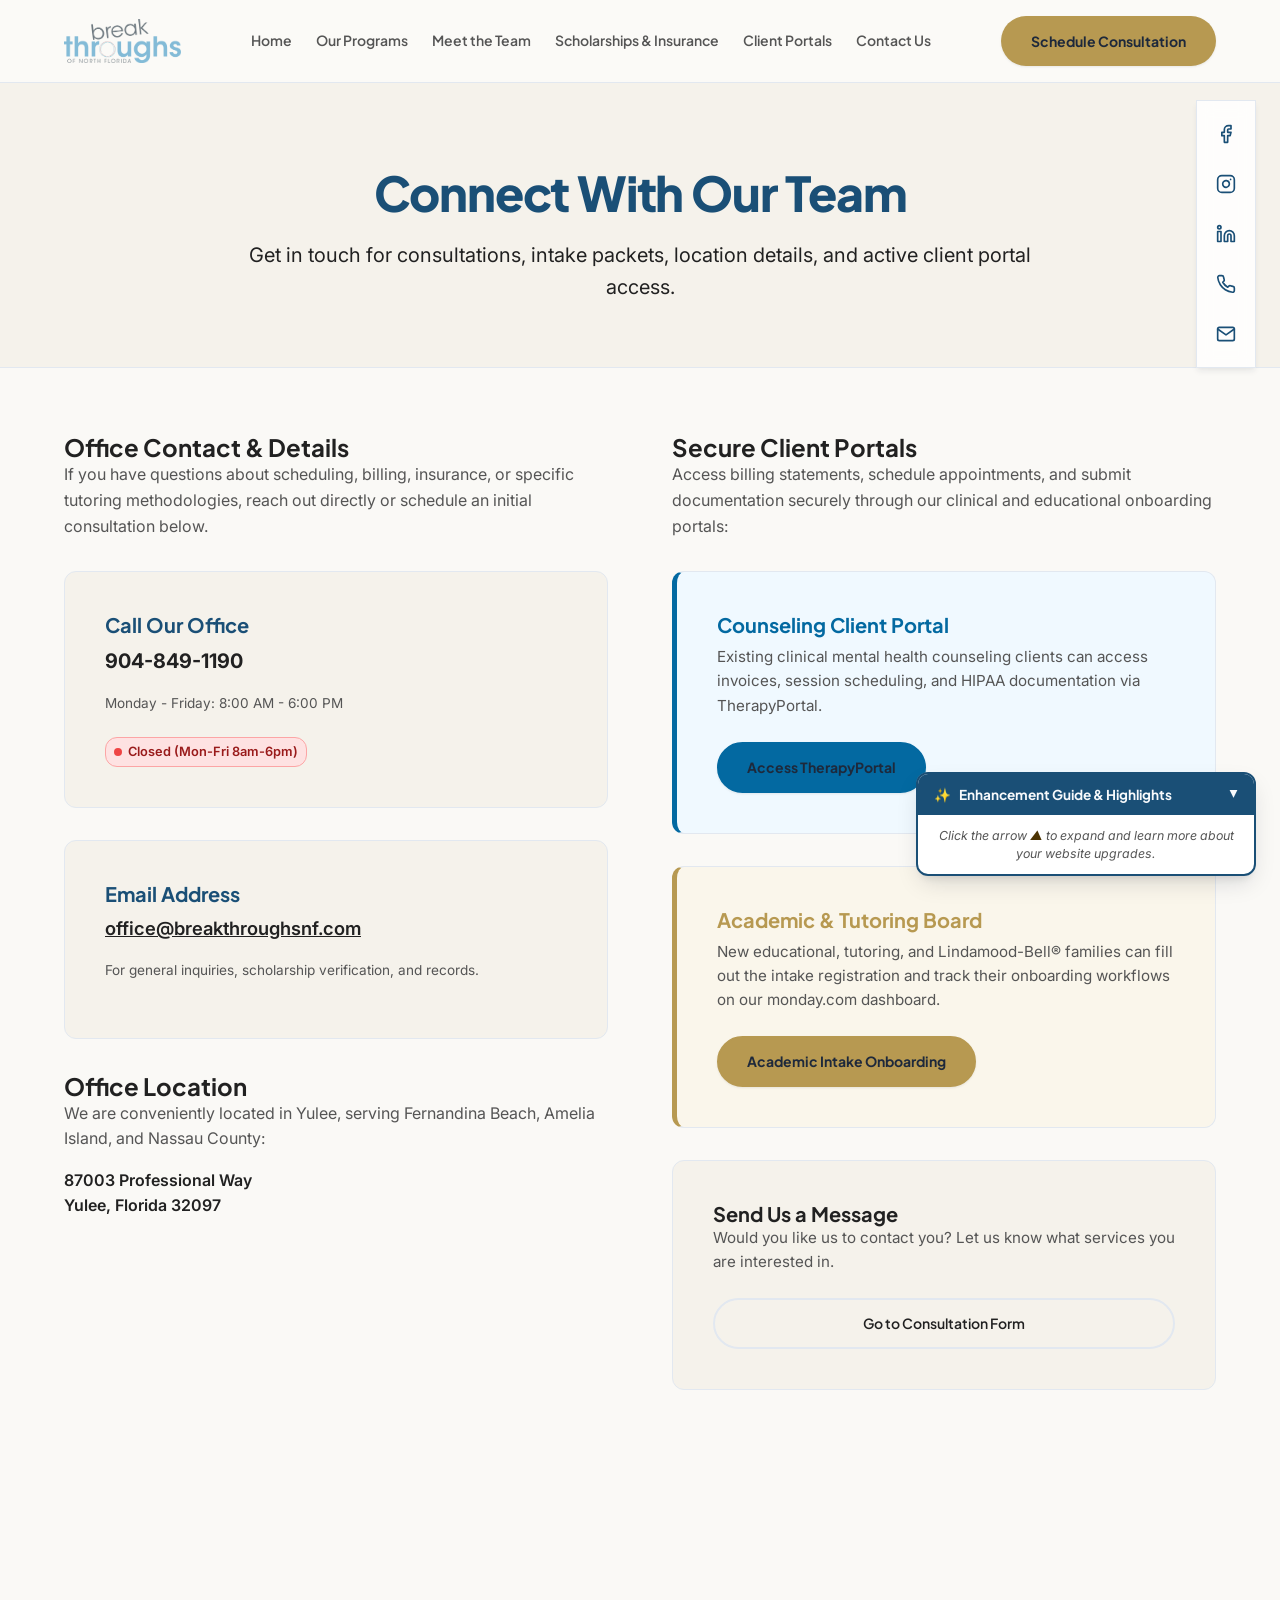
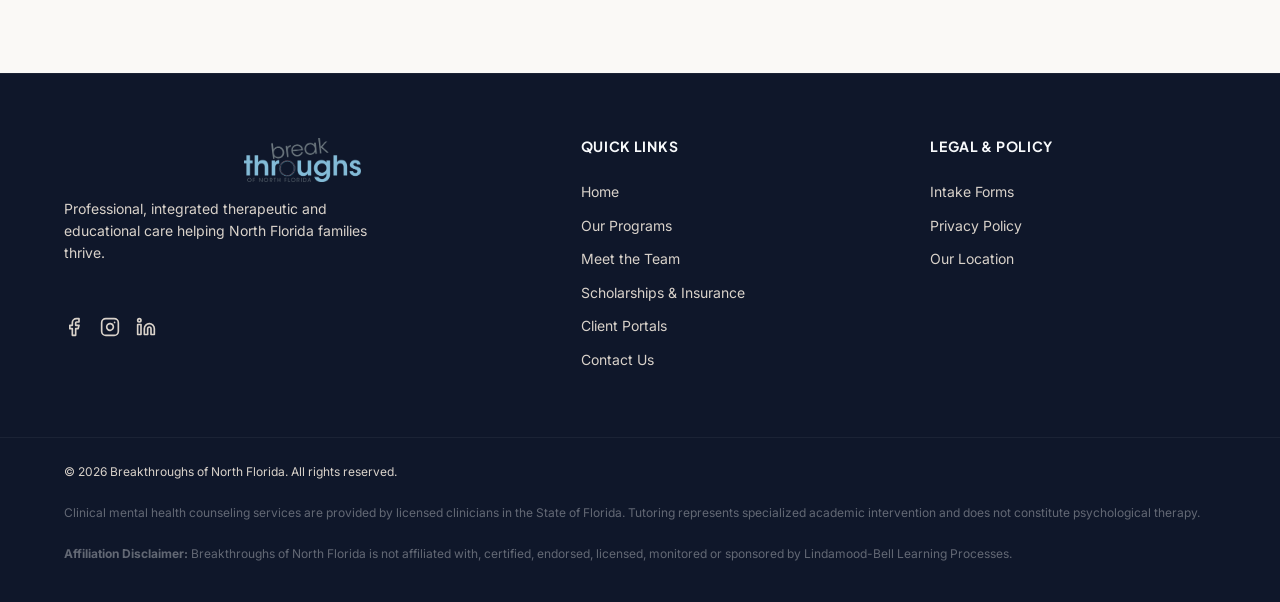
==== commit 13533335: "Implement 5 premium website polish features: Custom scrollbars, fade-in reveal animations, live offi" ====
--- a/contact.html
+++ b/contact.html
@@ -399,6 +399,7 @@
               <h4 style="margin-bottom: 0.5rem; color: var(--color-primary-navy);">Call Our Office</h4>
               <p style="font-size: 1.25rem; font-weight: 700; color: var(--color-text-main);"><a href="tel:9048491190" style="color: inherit; text-decoration: none;">904-849-1190</a></p>
               <p style="font-size: 0.85rem; color: var(--color-text-muted); margin-top: 0.25rem;">Monday - Friday: 8:00 AM - 6:00 PM</p>
+              <div class="office-status-badge">Checking office status...</div>
             </div>
 
             <div class="card-portal-box" style="margin-bottom: 2rem;">
@@ -466,7 +467,7 @@
       </svg>
       <span class="charm-tooltip">LinkedIn</span>
     </a>
-    <a href="tel:904-261-2600" class="charm-link" aria-label="Call Us">
+    <a href="tel:904-849-1190" class="charm-link" aria-label="Call Us">
       <svg class="charm-icon" viewBox="0 0 24 24" width="20" height="20" stroke="currentColor" stroke-width="2" fill="none" stroke-linecap="round" stroke-linejoin="round">
         <path d="M22 16.92v3a2 2 0 0 1-2.18 2 19.79 19.79 0 0 1-8.63-3.07 19.5 19.5 0 0 1-6-6 19.79 19.79 0 0 1-3.07-8.67A2 2 0 0 1 4.11 2h3a2 2 0 0 1 2 1.72 12.84 12.84 0 0 0 .7 2.81 2 2 0 0 1-.45 2.11L8.09 9.91a16 16 0 0 0 6 6l1.27-1.27a2 2 0 0 1 2.11-.45 12.84 12.84 0 0 0 2.81.7A2 2 0 0 1 22 16.92z"></path>
       </svg>
@@ -586,6 +587,12 @@
       if (yearSpan) {
         yearSpan.textContent = new Date().getFullYear();
       }
+
+      // Initialize live office hours badge
+      updateOfficeStatus();
+
+      // Initialize testimonials quotes slider if it exists
+      initTestimonialsSlider();
     });
 
     // Toggle floating proposal widget
@@ -621,6 +628,120 @@
         }
       }
     });
+
+    // Live office hours checker function
+    function updateOfficeStatus() {
+      const badges = document.querySelectorAll('.office-status-badge');
+      if (badges.length === 0) return;
+
+      const now = new Date();
+      // Format current time into America/New_York (Florida) time zones
+      const options = { timeZone: 'America/New_York', hour: 'numeric', minute: 'numeric', weekday: 'short', hour12: false };
+      try {
+        const formatter = new Intl.DateTimeFormat('en-US', options);
+        const parts = formatter.formatToParts(now);
+        
+        let hour = 0, minute = 0, weekday = '';
+        for (const part of parts) {
+          if (part.type === 'hour') hour = parseInt(part.value, 10);
+          if (part.type === 'minute') minute = parseInt(part.value, 10);
+          if (part.type === 'weekday') weekday = part.value;
+        }
+
+        const isWeekend = weekday === 'Sat' || weekday === 'Sun';
+        const isOpen = !isWeekend && (hour >= 8 && hour < 18); // 8:00 AM - 6:00 PM
+
+        badges.forEach(badge => {
+          if (isOpen) {
+            badge.innerHTML = '<span class="status-dot open"></span> Open Now (Mon-Fri 8am-6pm)';
+            badge.className = 'office-status-badge open';
+          } else {
+            badge.innerHTML = '<span class="status-dot closed"></span> Closed (Mon-Fri 8am-6pm)';
+            badge.className = 'office-status-badge closed';
+          }
+        });
+      } catch (e) {
+        console.error("Error formatting office hours status:", e);
+      }
+    }
+
+    // FAQ Accordion Toggle
+    function toggleFAQ(button) {
+      const item = button.closest('.faq-item');
+      if (!item) return;
+      const isActive = item.classList.contains('active');
+
+      // Close all other FAQ items
+      document.querySelectorAll('.faq-item').forEach(i => {
+        i.classList.remove('active');
+        const qBtn = i.querySelector('.faq-question');
+        if (qBtn) qBtn.setAttribute('aria-expanded', 'false');
+      });
+
+      if (!isActive) {
+        item.classList.add('active');
+        button.setAttribute('aria-expanded', 'true');
+      }
+    }
+
+    // Horizontal Program Tab Switcher
+    function switchProgramTab(btn, category) {
+      document.querySelectorAll('.tab-btn').forEach(b => b.classList.remove('active'));
+      btn.classList.add('active');
+
+      const cards = document.querySelectorAll('.program-card-detail');
+      cards.forEach(card => {
+        if (category === 'all' || card.getAttribute('data-category') === category) {
+          card.classList.remove('hidden');
+        } else {
+          card.classList.add('hidden');
+        }
+      });
+    }
+
+    // Testimonials slider carousel logic
+    let slideIdx = 0;
+    let testimonialTimer;
+
+    function initTestimonialsSlider() {
+      const slides = document.querySelectorAll('.testimonial-slide');
+      if (slides.length === 0) return;
+      
+      // Show first slide
+      slides[0].classList.add('active');
+      testimonialTimer = setInterval(rotateSlides, 6000);
+    }
+
+    function rotateSlides() {
+      const slides = document.querySelectorAll('.testimonial-slide');
+      const dots = document.querySelectorAll('.slider-dot');
+      if (slides.length === 0) return;
+
+      slides[slideIdx].classList.remove('active');
+      if (dots[slideIdx]) dots[slideIdx].classList.remove('active');
+
+      slideIdx = (slideIdx + 1) % slides.length;
+
+      slides[slideIdx].classList.add('active');
+      if (dots[slideIdx]) dots[slideIdx].classList.add('active');
+    }
+
+    function currentSlide(n) {
+      clearInterval(testimonialTimer);
+      const slides = document.querySelectorAll('.testimonial-slide');
+      const dots = document.querySelectorAll('.slider-dot');
+      if (slides.length === 0) return;
+
+      slides[slideIdx].classList.remove('active');
+      if (dots[slideIdx]) dots[slideIdx].classList.remove('active');
+
+      slideIdx = n;
+
+      slides[slideIdx].classList.add('active');
+      if (dots[slideIdx]) dots[slideIdx].classList.add('active');
+
+      testimonialTimer = setInterval(rotateSlides, 6000);
+    }
   </script>
 </body>
 </html>
--- a/styles.css
+++ b/styles.css
@@ -1738,9 +1738,8 @@
 /* Floating Socials Charm Bar */
 .socials-charm {
   position: fixed;
-  left: 24px;
-  top: 50%;
-  transform: translateY(-50%);
+  right: 24px;
+  top: 100px;
   display: flex;
   flex-direction: column;
   gap: 12px;
@@ -1775,7 +1774,7 @@
 
 .charm-tooltip {
   position: absolute;
-  left: 54px;
+  right: 54px;
   background-color: var(--color-primary-navy);
   color: var(--color-text-light);
   padding: 4px 8px;
@@ -1785,7 +1784,7 @@
   white-space: nowrap;
   opacity: 0;
   pointer-events: none;
-  transform: translateX(-10px);
+  transform: translateX(10px);
   transition: opacity 0.2s ease, transform 0.2s ease;
   box-shadow: var(--shadow-sm);
 }
@@ -1793,12 +1792,12 @@
 .charm-tooltip::before {
   content: "";
   position: absolute;
-  right: 100%;
+  left: 100%;
   top: 50%;
   transform: translateY(-50%);
   border-width: 5px;
   border-style: solid;
-  border-color: transparent var(--color-primary-navy) transparent transparent;
+  border-color: transparent transparent transparent var(--color-primary-navy);
 }
 
 .charm-link:hover .charm-tooltip {
@@ -1848,6 +1847,272 @@
   transform: scale(1.05);
 }
 
-
-
-
+/* Custom Scrollbar Styles */
+::-webkit-scrollbar {
+  width: 10px;
+  height: 10px;
+}
+::-webkit-scrollbar-track {
+  background-color: var(--color-bg-alt);
+}
+::-webkit-scrollbar-thumb {
+  background-color: var(--color-primary-navy);
+  border-radius: var(--radius-full);
+  border: 2px solid var(--color-bg-alt);
+}
+::-webkit-scrollbar-thumb:hover {
+  background-color: var(--color-academic-primary-dark);
+}
+
+/* Page Load entrance reveal animation */
+@keyframes fadeInUp {
+  from {
+    opacity: 0;
+    transform: translateY(20px);
+  }
+  to {
+    opacity: 1;
+    transform: translateY(0);
+  }
+}
+
+.subpage-hero h1,
+.subpage-hero p,
+.hero-title,
+.hero-subtitle,
+.hero-cta {
+  animation: fadeInUp 0.8s cubic-bezier(0.16, 1, 0.3, 1) both;
+}
+.subpage-hero p, .hero-subtitle {
+  animation-delay: 0.15s;
+}
+.hero-cta {
+  animation-delay: 0.3s;
+}
+
+/* Office Hours Live Status Badge */
+.office-status-badge {
+  display: inline-flex;
+  align-items: center;
+  gap: 6px;
+  font-size: 0.8rem;
+  font-weight: 600;
+  padding: 4px 8px;
+  border-radius: var(--radius-md);
+  margin-top: 6px;
+  border: 1px solid transparent;
+}
+.office-status-badge.open {
+  background-color: #d1fae5;
+  color: #065f46;
+  border-color: #a7f3d0;
+}
+.office-status-badge.closed {
+  background-color: #fee2e2;
+  color: #991b1b;
+  border-color: #fca5a5;
+}
+.status-dot {
+  width: 8px;
+  height: 8px;
+  border-radius: 50%;
+  display: inline-block;
+}
+.status-dot.open {
+  background-color: #10b981;
+  animation: pulse-green 2s infinite;
+}
+.status-dot.closed {
+  background-color: #ef4444;
+}
+@keyframes pulse-green {
+  0% {
+    transform: scale(0.95);
+    box-shadow: 0 0 0 0 rgba(16, 185, 129, 0.7);
+  }
+  70% {
+    transform: scale(1);
+    box-shadow: 0 0 0 6px rgba(16, 185, 129, 0);
+  }
+  100% {
+    transform: scale(0.95);
+    box-shadow: 0 0 0 0 rgba(16, 185, 129, 0);
+  }
+}
+
+/* Interactive FAQ Accordion Styles */
+.faq-container {
+  margin-top: 3rem;
+  display: flex;
+  flex-direction: column;
+  gap: 1rem;
+}
+.faq-item {
+  border: 1px solid var(--color-border-subtle);
+  background-color: var(--color-bg-surface);
+  border-radius: 8px;
+  padding: 1.25rem 1.5rem;
+  transition: border-color 0.2s ease, box-shadow 0.2s ease;
+}
+.faq-item:hover {
+  border-color: var(--color-academic-primary);
+  box-shadow: var(--shadow-sm);
+}
+.faq-question {
+  width: 100%;
+  background: none;
+  border: none;
+  text-align: left;
+  display: flex;
+  justify-content: space-between;
+  align-items: center;
+  font-size: 1.05rem;
+  font-weight: 700;
+  color: var(--color-primary-navy);
+  cursor: pointer;
+  padding: 0;
+}
+.faq-question:focus {
+  outline: 2px solid var(--color-academic-primary);
+  outline-offset: 4px;
+}
+.faq-answer {
+  max-height: 0;
+  overflow: hidden;
+  transition: max-height 0.3s ease, opacity 0.3s ease;
+  opacity: 0;
+}
+.faq-answer p {
+  margin: 0;
+  padding-top: 0.75rem;
+  color: var(--color-text-muted);
+  line-height: 1.6;
+}
+.faq-chevron {
+  transition: transform 0.3s ease;
+  font-size: 0.85rem;
+  color: var(--color-primary-navy);
+}
+.faq-item.active {
+  border-color: var(--color-academic-primary);
+}
+.faq-item.active .faq-chevron {
+  transform: rotate(180deg);
+}
+.faq-item.active .faq-answer {
+  max-height: 500px;
+  opacity: 1;
+}
+
+/* Testimonials Quote Slider Styles */
+.testimonials-section {
+  background: linear-gradient(180deg, var(--color-bg-surface) 0%, var(--color-bg-alt) 100%);
+  padding: 5rem 0;
+  border-top: 1px solid var(--color-border-subtle);
+  border-bottom: 1px solid var(--color-border-subtle);
+}
+.testimonials-slider-container {
+  max-width: 800px;
+  margin: 2.5rem auto 0 auto;
+  position: relative;
+  text-align: center;
+  padding: 0 1rem;
+}
+.testimonial-slide {
+  opacity: 0;
+  display: none;
+  transition: opacity 0.5s ease;
+}
+.testimonial-slide.active {
+  opacity: 1;
+  display: block;
+}
+.testimonial-quote {
+  font-family: var(--font-family-headings);
+  font-size: 1.25rem;
+  line-height: 1.6;
+  font-weight: 500;
+  color: var(--color-primary-navy);
+  margin-bottom: 1.25rem;
+  font-style: italic;
+  border: none;
+  padding: 0;
+}
+.testimonial-quote::before {
+  content: "“";
+  font-size: 3rem;
+  display: block;
+  line-height: 1;
+  color: var(--color-academic-primary);
+  margin-bottom: -1rem;
+}
+.testimonial-author {
+  font-style: normal;
+  font-weight: 700;
+  color: var(--color-text-muted);
+  font-size: 0.9rem;
+}
+.slider-dots {
+  display: flex;
+  justify-content: center;
+  gap: 10px;
+  margin-top: 2rem;
+}
+.slider-dot {
+  width: 10px;
+  height: 10px;
+  border-radius: 50%;
+  border: 1px solid var(--color-border-subtle);
+  background-color: var(--color-bg-surface);
+  cursor: pointer;
+  padding: 0;
+  transition: background-color 0.2s ease, border-color 0.2s ease;
+}
+.slider-dot:hover {
+  background-color: var(--color-border-subtle);
+}
+.slider-dot.active {
+  background-color: var(--color-primary-navy);
+  border-color: var(--color-primary-navy);
+}
+
+/* Horizontal Program Tabs Switcher Styles */
+.programs-tabs-nav {
+  display: flex;
+  justify-content: center;
+  gap: 0.5rem;
+  margin-bottom: 2.5rem;
+  flex-wrap: wrap;
+  border-bottom: 1px solid var(--color-border-subtle);
+  padding-bottom: 1rem;
+}
+.tab-btn {
+  padding: 0.65rem 1.25rem;
+  border: 1px solid var(--color-border-subtle);
+  background-color: var(--color-bg-surface);
+  border-radius: 50px;
+  cursor: pointer;
+  font-weight: 600;
+  font-size: 0.9rem;
+  color: var(--color-text-muted);
+  transition: all 0.2s ease;
+}
+.tab-btn:hover {
+  background-color: var(--color-bg-alt);
+  color: var(--color-primary-navy);
+}
+.tab-btn.active {
+  background-color: var(--color-primary-navy);
+  color: var(--color-text-light);
+  border-color: var(--color-primary-navy);
+}
+.program-card-detail {
+  transition: opacity 0.3s ease, transform 0.3s ease;
+}
+.program-card-detail.hidden {
+  display: none !important;
+}
+
+
+
+
